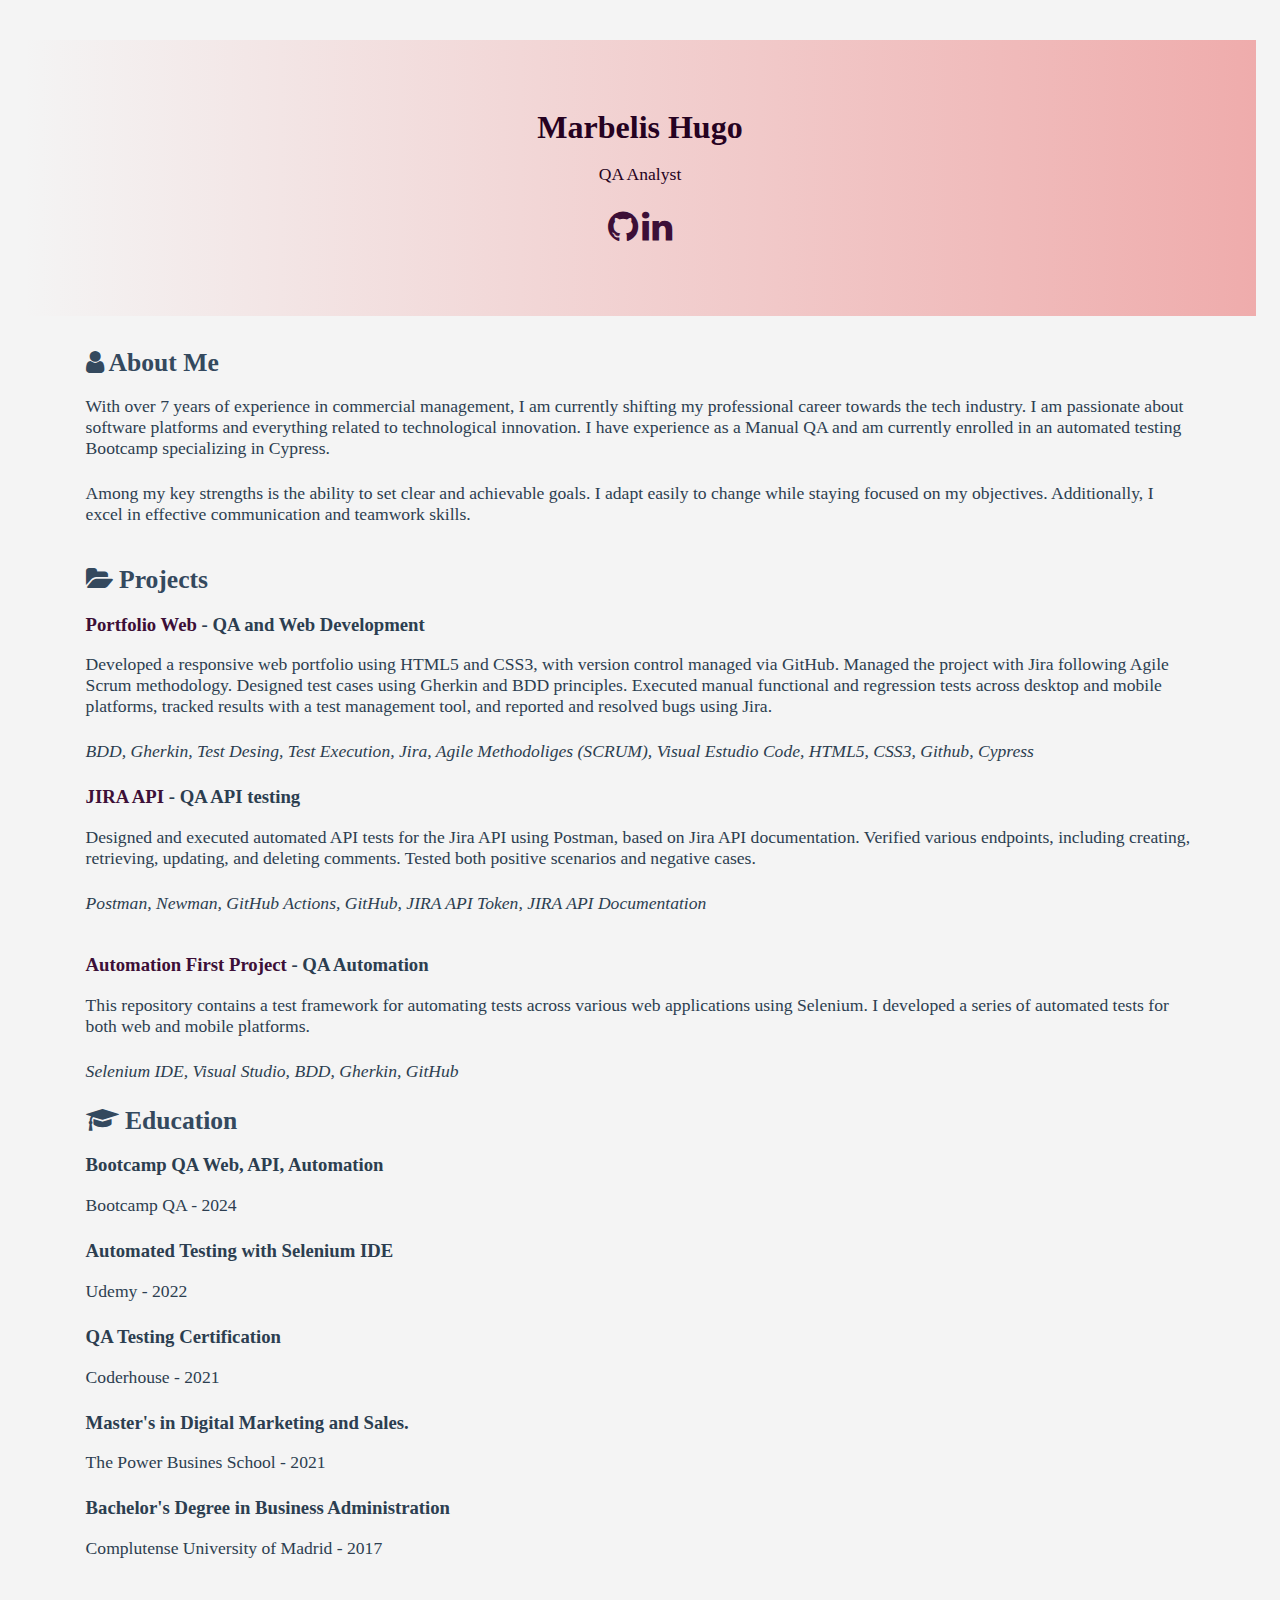
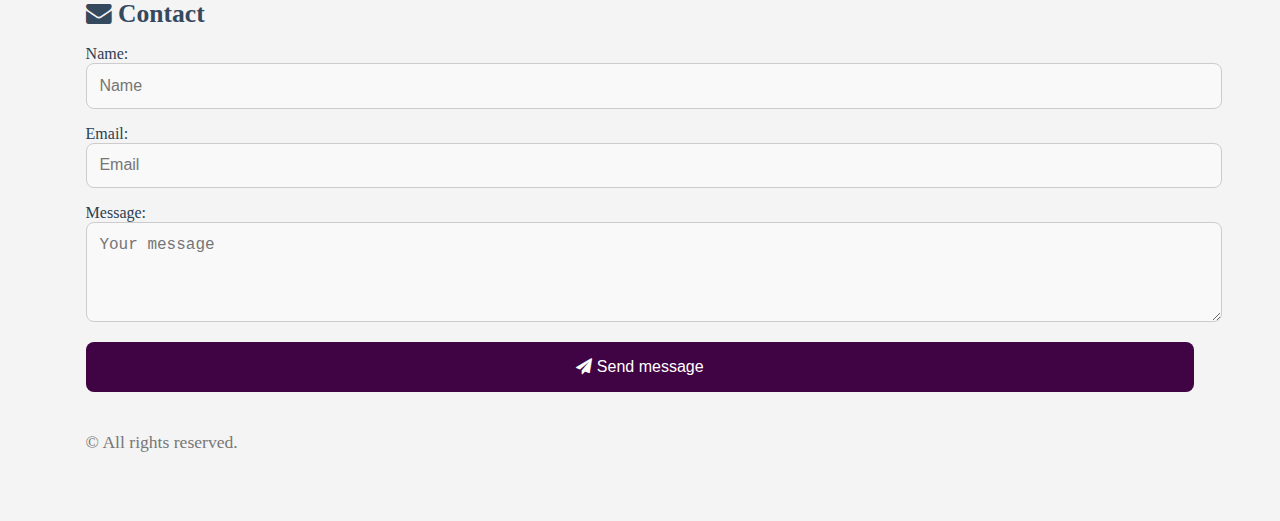
==== index.html @ 3734d7f4 "button" ====
<!DOCTYPE html>
<html lang="en">

<head>
  <meta charset="UTF-8">
  <meta name="viewport" content="width=device-width, initial-scale=1.0">
  <meta name="description" content="Portfolio Marbelis Hugo QA">
  <meta name="author" content="Marbelis Hugo">
  <title>"Marbelis Hugo - Portfolio"</title>
  <link href="style.css" rel="stylesheet">
  <!-- Importar Font Awesome para los iconos -->
  <link rel="stylesheet" href="https://cdnjs.cloudflare.com/ajax/libs/font-awesome/4.7.0/css/font-awesome.min.css">
</head>

<body>

  <header>
    <h1>Marbelis Hugo</h1>
    <p>QA Analyst</p>
    <p>
      <a href="https://github.com/marbhg" title="GitHub" class="fa fa-github fa-2x"></a>
      <a></a>
      <a href="https://www.linkedin.com/in/marbelis-h-845909175/" title="LinkedIn" class="fa fa-linkedin fa-2x"></a>
    </p>
  </header>

  <main>
    <section>
      <h2><i class="fa fa-user"></i> About Me</h2>
      <p>With over 7 years of experience in commercial management, I am currently shifting my professional career
        towards the tech industry.
        I am passionate about software platforms and everything related to technological innovation.
        I have experience as a Manual QA and am currently enrolled in an automated testing Bootcamp specializing in
        Cypress.</p>
      <p>Among my key strengths is the ability to set clear and achievable goals.
        I adapt easily to change while staying focused on my objectives. Additionally, I excel in effective
        communication and teamwork skills.</p>
    </section>

    <section>
      <h2><i class="fa fa-folder-open"></i> Projects</h2>

      <h3><a href="https://github.com/MarQAOrganization/portfolioqa" target="_blank">Portfolio Web</a> - QA and Web
        Development</h3>
      <p>Developed a responsive web portfolio using HTML5 and CSS3, with version control managed via GitHub. Managed the
        project with Jira following Agile Scrum methodology. Designed test cases using Gherkin and BDD principles.
        Executed manual functional and regression tests across desktop and mobile platforms, tracked results with a test
        management tool, and reported and resolved bugs using Jira.</p>
      <p><em>BDD, Gherkin, Test Desing, Test Execution, Jira, Agile Methodoliges (SCRUM), Visual Estudio Code, HTML5,
          CSS3, Github, Cypress</em></p>


      <h3><a href="https://github.com/MarQAOrganization/JIRA-API-TESTS" target="_blank">JIRA API</a> - QA API testing
      </h3>
      <p>Designed and executed automated API tests for the Jira API using Postman, based on Jira API documentation.
        Verified various endpoints, including creating, retrieving, updating, and deleting comments. Tested both
        positive scenarios and negative cases.</p>
      <p><em>Postman, Newman, GitHub Actions, GitHub, JIRA API Token, JIRA API Documentation</em></p>
    </section>

    <h3><a href="https://yourwebsite.com" target="_blank">Automation First Project</a> - QA Automation
    </h3>
    <p>
      This repository contains a test framework for automating tests across various web applications using Selenium.
      I developed a series of automated tests for both web and mobile platforms.
    </p>
    <p><em>Selenium IDE, Visual Studio, BDD, Gherkin, GitHub</em></p>

    <section>
      <h2><i class="fa fa-graduation-cap"></i> Education</h2>
      <h3> Bootcamp QA Web, API, Automation</h3>
      <p>Bootcamp QA - 2024</p>
      <h3>Automated Testing with Selenium IDE</h3>
      <p>Udemy - 2022</p>
      <h3>QA Testing Certification</h3>
      <p>Coderhouse - 2021</p>
      <h3>Master's in Digital Marketing and Sales.</h3>
      <p>The Power Busines School - 2021</p>
      <h3>Bachelor's Degree in Business Administration</h3>
      <p>Complutense University of Madrid - 2017</p>
    </section>


    <section>
      <h2><i class="fa fa-envelope"></i> Contact</h2>
      <form
        action="https://docs.google.com/forms/d/e/1FAIpQLSelAH07_exqwX5BQ6-Pu5iBp-cmEMJmW2APO24Xlw60aTkpVQ/formResponse"
        method="POST">

        <!-- Campo de Nombre -->
        <label for="name">Name:</label>
        <input type="text" id="name" name="entry.1564292246" placeholder="Name" minlength="2" required
          pattern="[A-Za-z\s]+" title="El nombre solo puede contener letras y espacios."><br>

        <!-- Campo de Email -->
        <label for="email">Email:</label>
        <input type="email" id="email" name="entry.877029958" placeholder="Email" maxlength="50" required
          title="Introduce un correo válido."><br>

        <!-- Campo de Mensaje -->
        <label for="message">Message:</label>
        <textarea rows="4" id="message" name="entry.465720647" placeholder="Your message" maxlength="150" required
          title="El mensaje no puede estar vacío ni superar los 150 caracteres."></textarea><br>

        <!-- Botón para enviar -->
        <button type="submit"><i class="fa fa-paper-plane"></i> Send message</button>
      </form>
    </section>


    <footer>
      <p>&copy; All rights reserved.</p>
    </footer>

</body>

</html>
---- style.css ----
body {
  background: rgba(239, 183, 238, 0.3) /* Lila background with 10% opacity */  font-size: 1rem; 
  color: #2c3e50;
  background-color: #f4f4f4;
  padding: 2rem 1rem; 
  text-align: center;
}

header {
  background-image: linear-gradient(to right, rgba(239, 139, 243, 0), rgb(239, 172, 172));
  color: rgb(38, 2, 33);
  padding: 3rem 2rem;
  margin-bottom: 2rem;
}

h1 {
  font-size: 2rem;
  margin-bottom: 1rem;
}

p {
  font-size: 1.1rem; 
  margin-bottom: 1.5rem;
}

a {
  color: #3c0f37;
  text-decoration: none;
}

a:hover {
  color: #2980b9;
}



main {
  margin: auto 5%;
  text-align: left;
}

section {
  margin-bottom: 2.5rem; 
}

h2 {
  font-size: 1.6rem;
  margin-bottom: 1rem;
  color: #34495e; 
}
/* Estilos del formulario */
form {
  width: 100%; 
}

input, textarea {
  width: 100%;
  padding: 0.8rem;
  margin-bottom: 1rem;
  font-size: 1rem;
  border: 1px solid #ccc;
  border-radius: 0.5rem;
  background-color: #f9f9f9;
}

button {
  width: 100%; 
  padding: 1rem;
  background-color: #400344;
  color: white;
  border: none;
  border-radius: 0.5rem;
  font-size: 1rem;
}

button:hover {
  background-color: #400344;
}


footer {
  margin-top: 2rem;
  font-size: 0.9rem;
  color: #777;
}
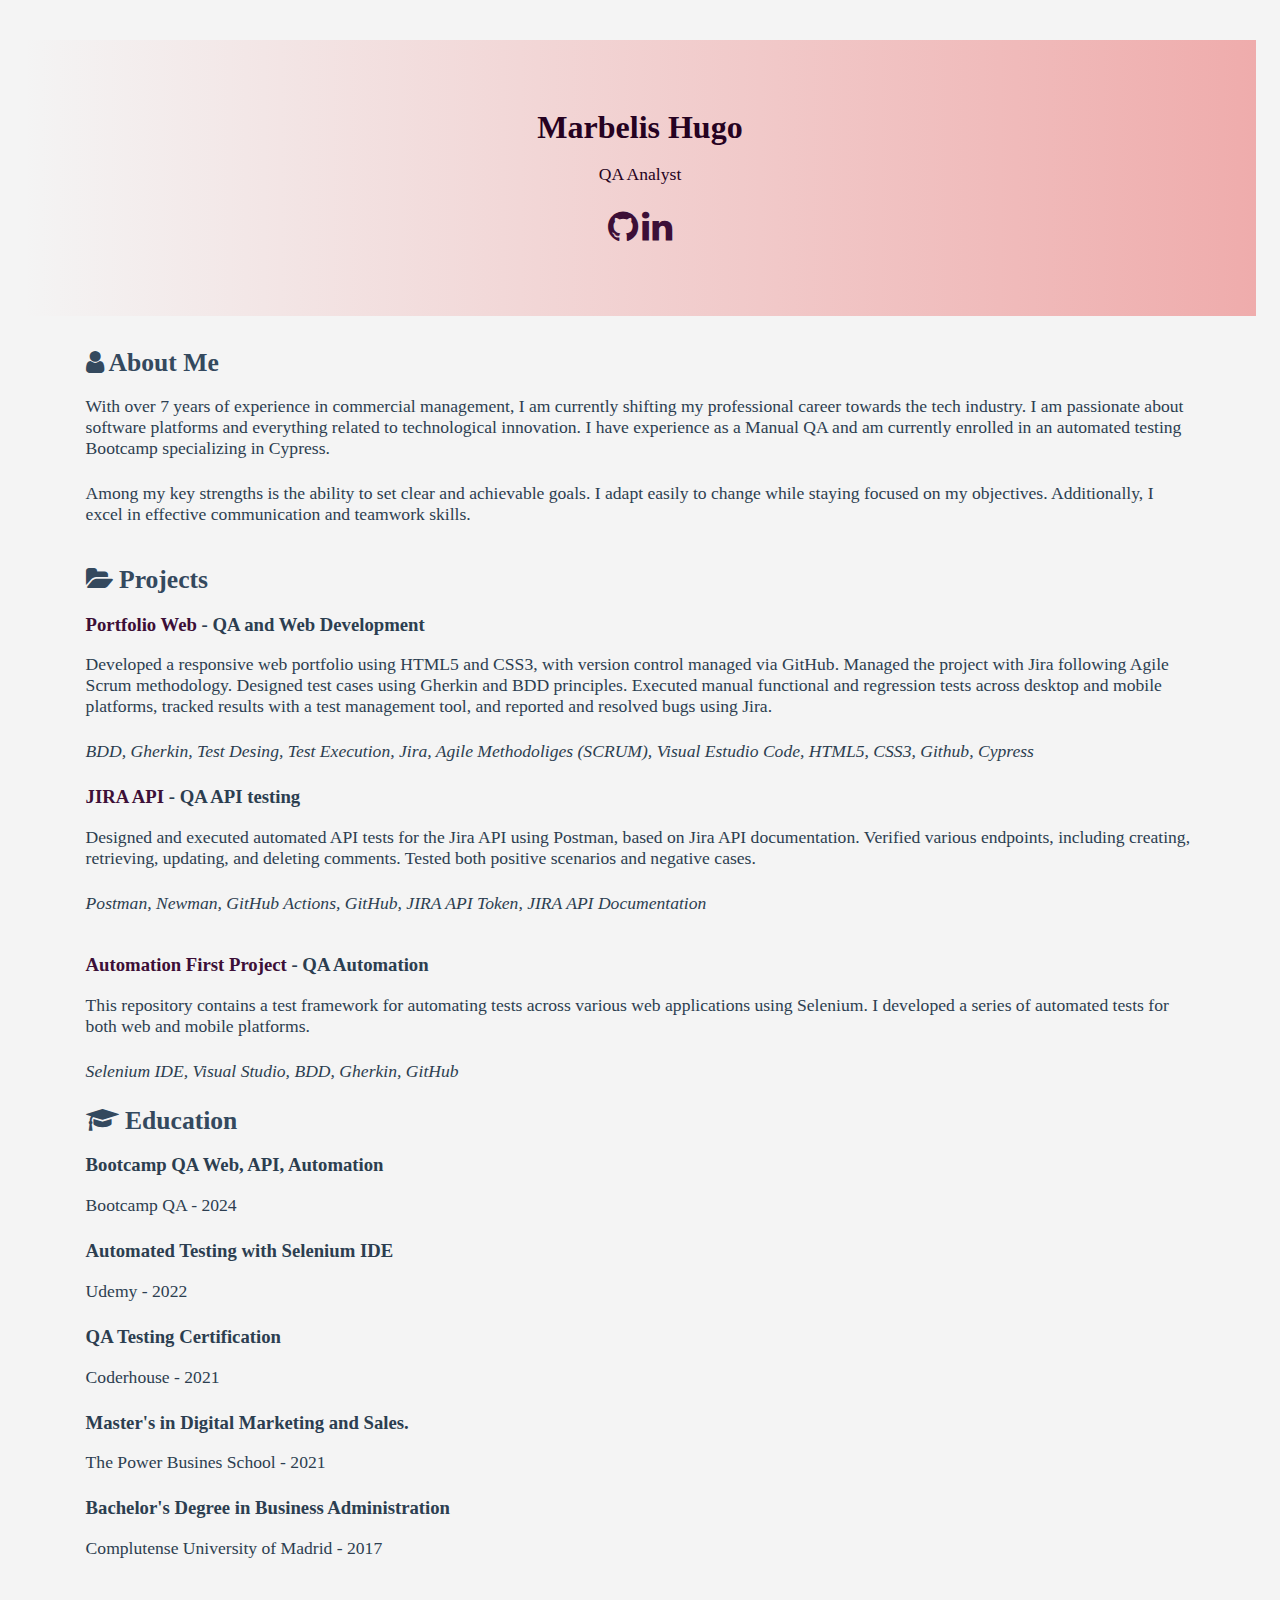
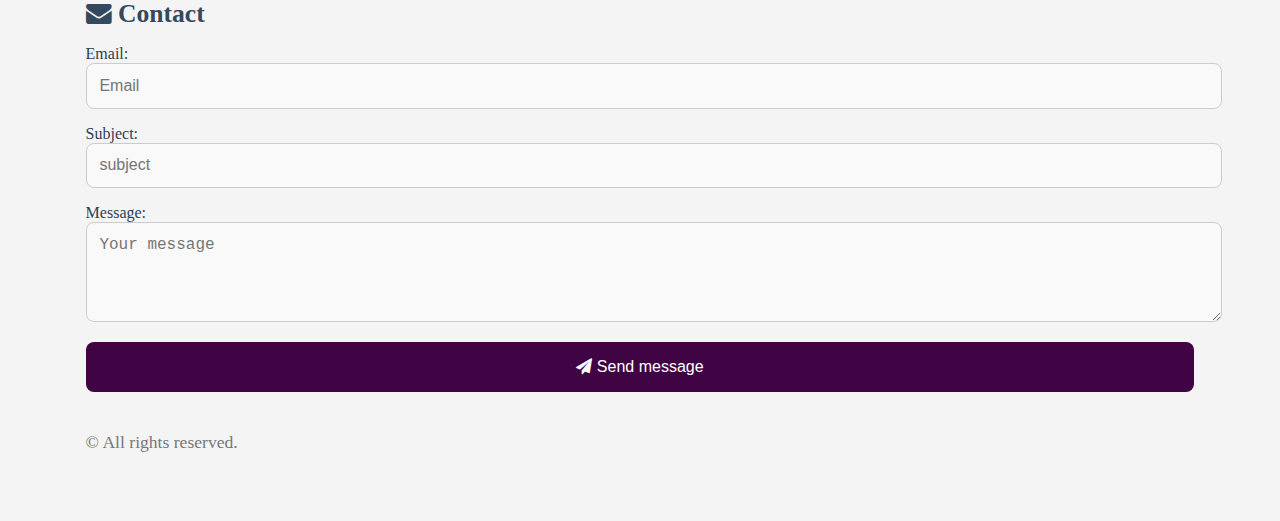
==== commit faed9e30: "act" ====
--- a/index.html
+++ b/index.html
@@ -88,13 +88,13 @@
         method="POST">
 
         <!-- Campo de Nombre -->
-        <label for="name">Name:</label>
-        <input type="text" id="name" name="entry.1564292246" placeholder="Name" minlength="2" required
-          pattern="[A-Za-z\s]+" title="El nombre solo puede contener letras y espacios."><br>
+        <label for="name">Email:</label>
+        <input type="email" id="email" name="entry.877029958" placeholder="Email" maxlength="50" required
+        title="Introduce un correo válido."><br>
 
         <!-- Campo de Email -->
-        <label for="email">Email:</label>
-        <input type="email" id="email" name="entry.877029958" placeholder="Email" maxlength="50" required
+        <label for="subject">Subject:</label>
+        <input type="tex" id="subject" name="entry.877029958" placeholder="subject" maxlength="50" required
           title="Introduce un correo válido."><br>
 
         <!-- Campo de Mensaje -->
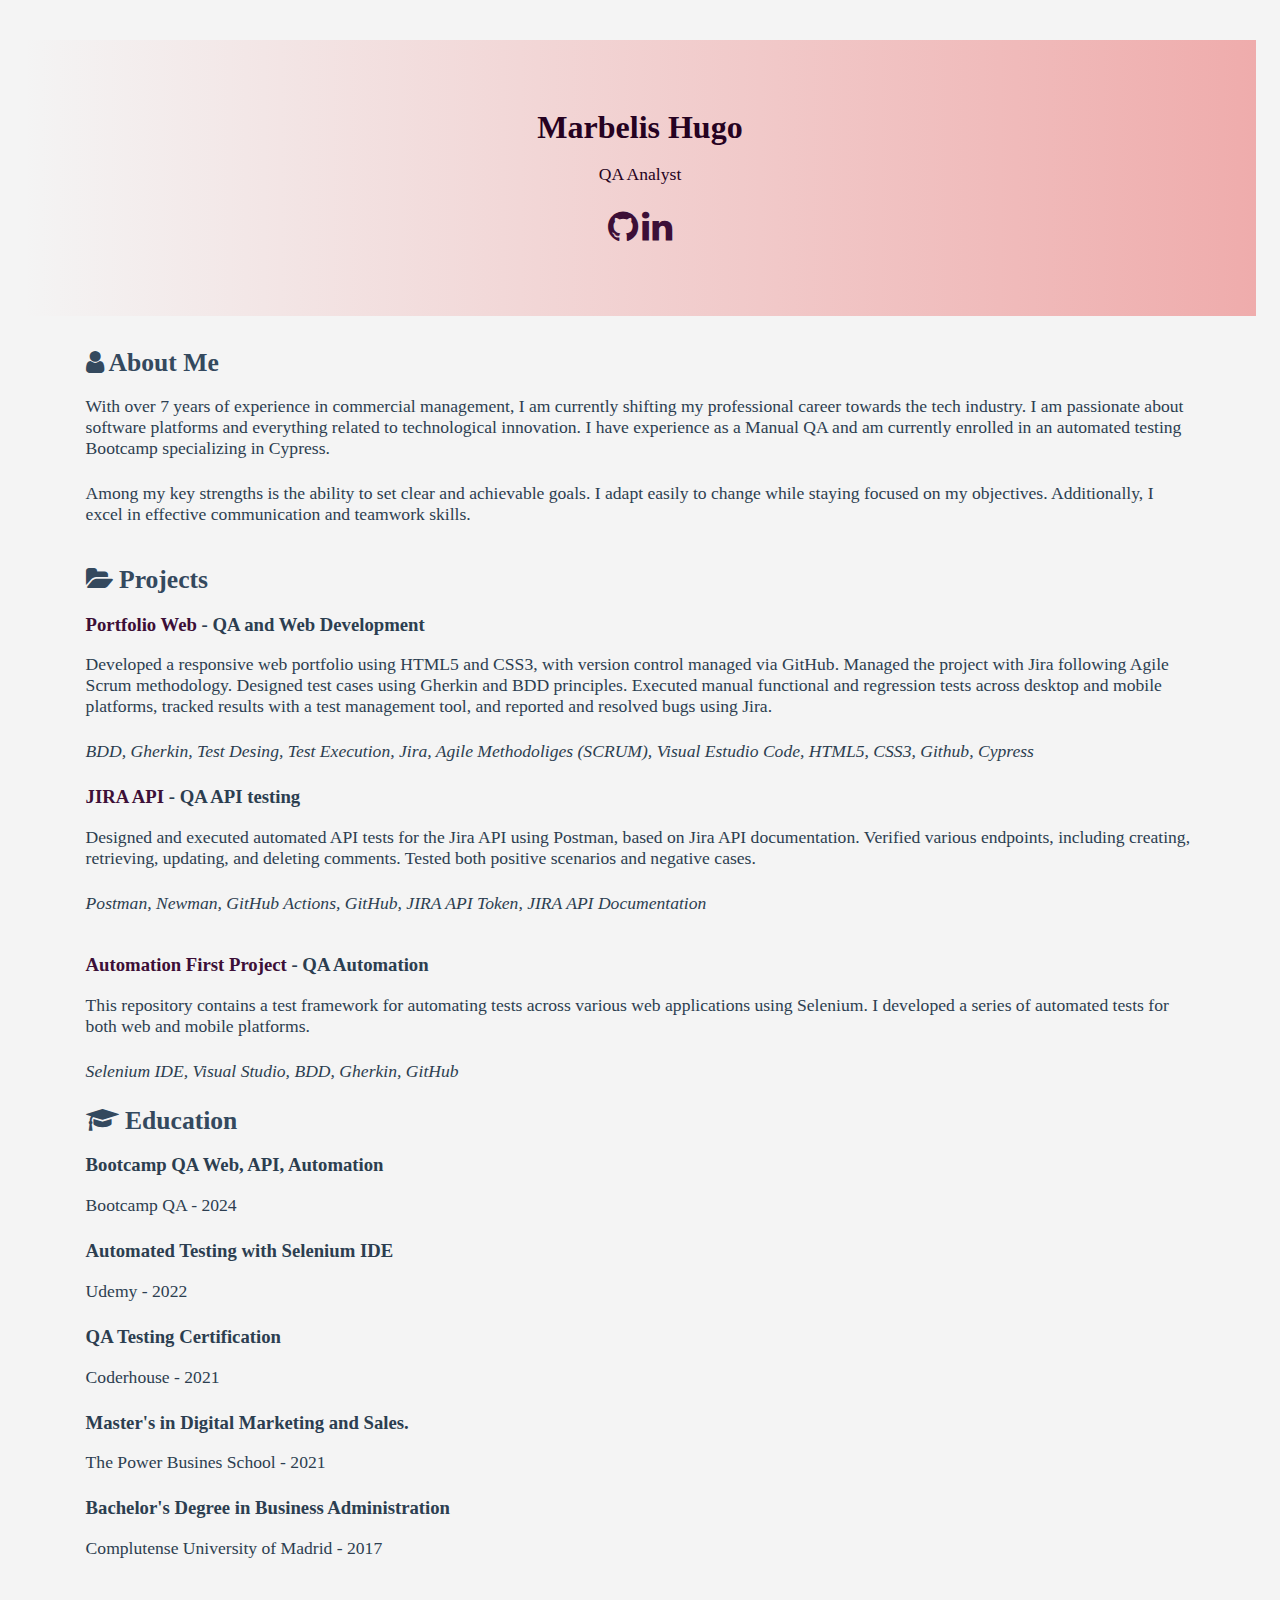
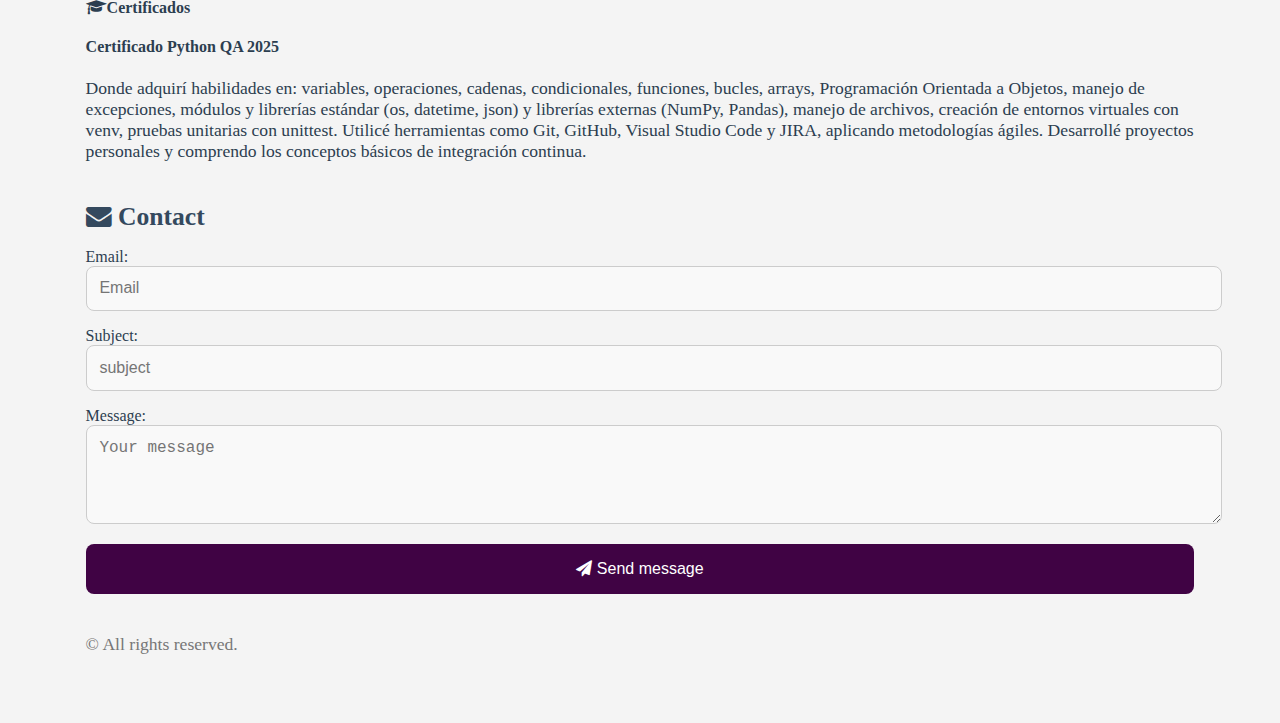
==== commit 279bd99f: "ACT" ====
--- a/index.html
+++ b/index.html
@@ -80,6 +80,17 @@
       <p>Complutense University of Madrid - 2017</p>
     </section>
 
+    <section>
+      <h4><i class="fa fa-graduation-cap"></i>Certificados</h4>
+      <h4>Certificado Python QA 2025</h4>
+      <p>Donde adquirí habilidades en: variables, operaciones, cadenas, condicionales, funciones, bucles, arrays,
+         Programación Orientada a Objetos, manejo de excepciones, módulos y librerías estándar (os, datetime, json) y librerías externas 
+         (NumPy, Pandas), manejo de archivos, creación de entornos virtuales con venv, pruebas unitarias con unittest. 
+         Utilicé herramientas como Git, GitHub, Visual Studio Code y JIRA, aplicando metodologías ágiles.
+         Desarrollé proyectos personales y comprendo los conceptos básicos de integración continua.</p>
+
+    </section>
+
 
     <section>
       <h2><i class="fa fa-envelope"></i> Contact</h2>
@@ -94,8 +105,7 @@
 
         <!-- Campo de Email -->
         <label for="subject">Subject:</label>
-        <input type="tex" id="subject" name="entry.877029958" placeholder="subject" maxlength="50" required
-          title="Introduce un correo válido."><br>
+        <input type="tex" id="subject" name="entry.877029958" placeholder="subject" maxlength="10" required><br>
 
         <!-- Campo de Mensaje -->
         <label for="message">Message:</label>
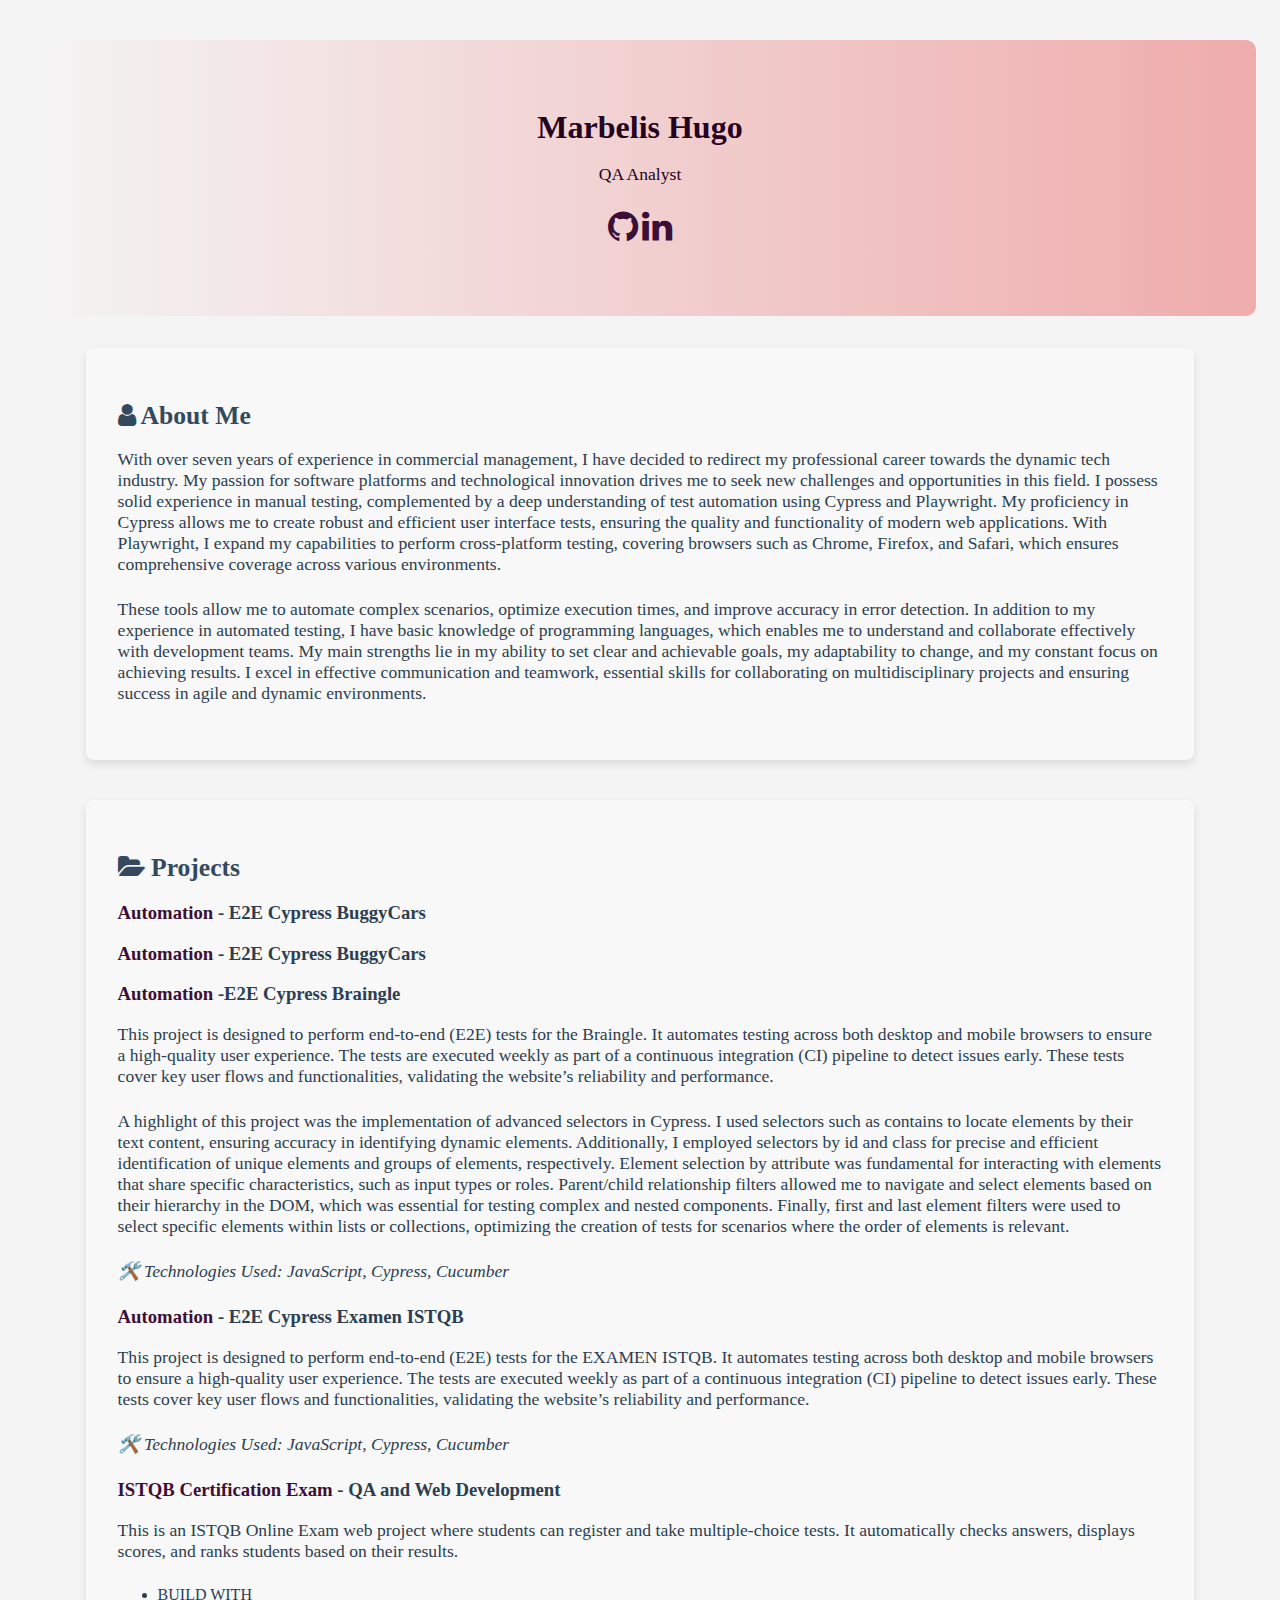
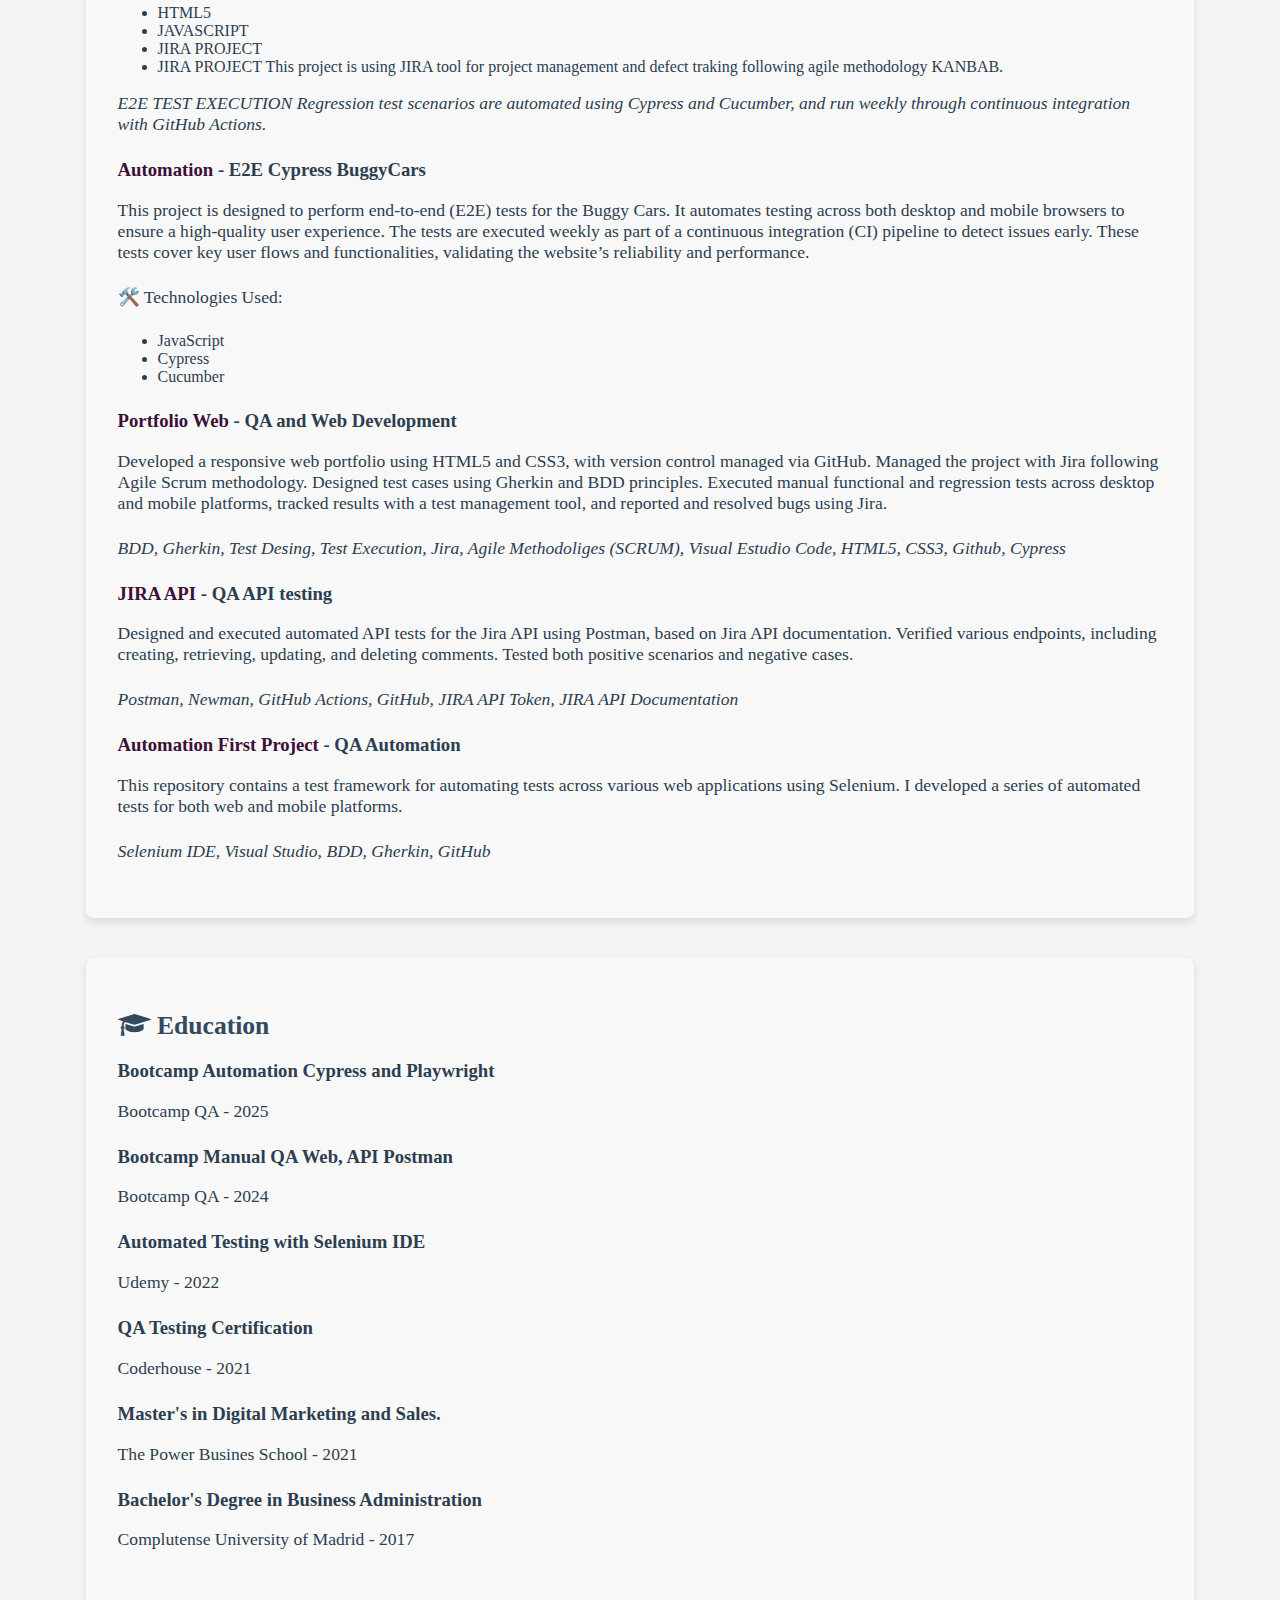
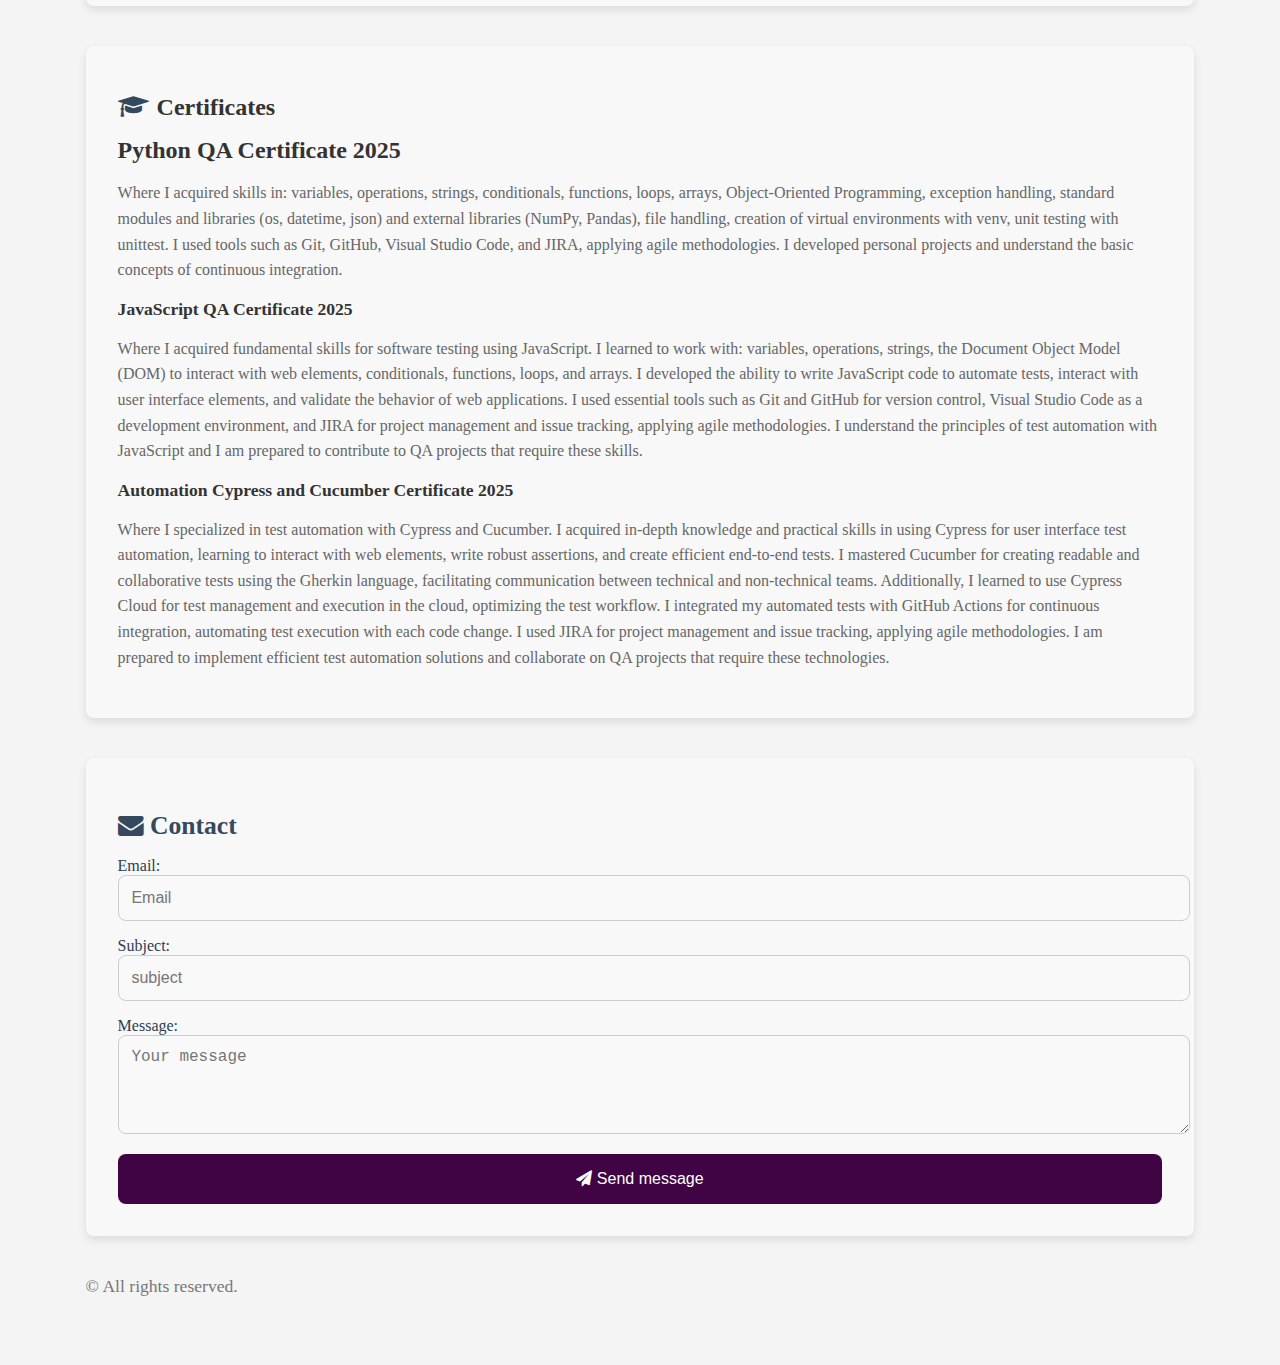
==== commit 9a84f3cc: "act" ====
--- a/index.html
+++ b/index.html
@@ -27,18 +27,86 @@
   <main>
     <section>
       <h2><i class="fa fa-user"></i> About Me</h2>
-      <p>With over 7 years of experience in commercial management, I am currently shifting my professional career
-        towards the tech industry.
-        I am passionate about software platforms and everything related to technological innovation.
-        I have experience as a Manual QA and am currently enrolled in an automated testing Bootcamp specializing in
-        Cypress.</p>
-      <p>Among my key strengths is the ability to set clear and achievable goals.
-        I adapt easily to change while staying focused on my objectives. Additionally, I excel in effective
-        communication and teamwork skills.</p>
+      <p>With over seven years of experience in commercial management, I have decided to redirect my professional career towards the dynamic tech industry.
+         My passion for software platforms and technological innovation drives me to seek new challenges and opportunities in this field.
+         I possess solid experience in manual testing, complemented by a deep understanding of test automation using Cypress and Playwright.
+        My proficiency in Cypress allows me to create robust and efficient user interface tests, 
+        ensuring the quality and functionality of modern web applications. With Playwright, 
+        I expand my capabilities to perform cross-platform testing, covering browsers such as Chrome, Firefox, and Safari,
+        which ensures comprehensive coverage across various environments.
+        <p> These tools allow me to automate complex scenarios,
+        optimize execution times, and improve accuracy in error detection.
+        In addition to my experience in automated testing, I have basic knowledge of programming languages, 
+        which enables me to understand and collaborate effectively with development teams. 
+        My main strengths lie in my ability to set clear and achievable goals, my adaptability to change,
+         and my constant focus on achieving results. I excel in effective communication and teamwork, 
+         essential skills for collaborating on multidisciplinary projects and ensuring success in agile and dynamic environments.</p>
     </section>
 
     <section>
       <h2><i class="fa fa-folder-open"></i> Projects</h2>
+
+      <h3><a href="https://github.com/marbhg/e2e-cypress-buggy" target="_blank">Automation</a> - E2E Cypress BuggyCars </h3>
+
+
+      <h3><a href="https://github.com/marbhg/e2e-cypress-buggycars" target="_blank">Automation</a> - E2E Cypress BuggyCars </h3>
+
+
+
+      <h3><a href="https://github.com/marbhg/e2e-cypress-quiz" target="_blank">Automation</a> -E2E Cypress Braingle</h3>
+      <p> This project is designed to perform end-to-end (E2E) tests for the Braingle. It automates testing across both desktop and mobile browsers to ensure a 
+        high-quality user experience. The tests are executed weekly as part of a continuous integration (CI) pipeline
+         to detect issues early. These tests cover key user flows and functionalities, validating the website’s reliability and performance.
+         </p>
+         <p>A highlight of this project was the implementation of advanced selectors in Cypress. 
+          I used selectors such as contains to locate elements by their text content,
+           ensuring accuracy in identifying dynamic elements. Additionally, I employed selectors by id and class for precise and
+            efficient identification of unique elements and groups of elements, respectively.
+          Element selection by attribute was fundamental for interacting with elements that share specific characteristics,
+           such as input types or roles. Parent/child relationship filters allowed me to navigate and select elements based on
+            their hierarchy in the DOM, which was essential for testing complex and nested components.
+         Finally, first and last element filters were used to select specific elements within lists or collections,
+          optimizing the creation of tests for scenarios where the order of elements is relevant.</p>
+     <p><em>🛠️ Technologies Used: JavaScript, Cypress, Cucumber</p></em>
+
+
+
+      <h3><a href="https://github.com/marbhg/e2e-cypress-examenistqb" target="_blank">Automation</a> - E2E Cypress Examen ISTQB</h3>
+      <p> This project is designed to perform end-to-end (E2E) tests for the EXAMEN ISTQB. It automates testing across both desktop and mobile browsers to ensure a 
+        high-quality user experience. The tests are executed weekly as part of a continuous integration (CI) pipeline
+         to detect issues early. These tests cover key user flows and functionalities, validating the website’s reliability and performance. </p>
+         <p><em>🛠️ Technologies Used: JavaScript, Cypress, Cucumber</p></em>
+     
+
+      <h3><a href="https://github.com/marbhg/istqb-exam-test" target="_blank">ISTQB Certification Exam</a> - QA and Web
+        Development</h3>
+        <p>This is an ISTQB Online Exam web project where students can register and take multiple-choice tests. 
+          It automatically checks answers, displays scores, and ranks students based on their results.</p>
+          <ul>
+      <li>BUILD WITH</li> 
+      <li> HTML5</li>  
+      <li>JAVASCRIPT</li>  
+      <li>JIRA PROJECT</li>
+     <li>JIRA PROJECT This project is using JIRA tool for project management and defect traking following agile methodology KANBAB.</li> 
+        </ul>
+        <p><em>E2E TEST EXECUTION
+          Regression test scenarios are automated using Cypress and Cucumber, and run weekly through continuous integration with
+           GitHub Actions.</p></em>
+
+
+      <h3><a href="https://github.com/marbhg/e2e-cypress-buggycars" target="_blank">Automation</a> - E2E Cypress BuggyCars </h3>
+       <p> This project is designed to perform end-to-end (E2E) tests for the Buggy Cars. It automates testing across both desktop and mobile browsers to ensure a 
+        high-quality user experience. The tests are executed weekly as part of a continuous integration (CI) pipeline
+         to detect issues early. These tests cover key user flows and functionalities, validating the website’s reliability and performance. </p>
+    
+       <p> 🛠️ Technologies Used:
+        <ul>
+          <li>JavaScript</li>
+          <li>Cypress</li>
+          <li>Cucumber</li>
+        </ul>
+       </p>
+     
 
       <h3><a href="https://github.com/MarQAOrganization/portfolioqa" target="_blank">Portfolio Web</a> - QA and Web
         Development</h3>
@@ -56,19 +124,22 @@
         Verified various endpoints, including creating, retrieving, updating, and deleting comments. Tested both
         positive scenarios and negative cases.</p>
       <p><em>Postman, Newman, GitHub Actions, GitHub, JIRA API Token, JIRA API Documentation</em></p>
-    </section>
-
-    <h3><a href="https://yourwebsite.com" target="_blank">Automation First Project</a> - QA Automation
-    </h3>
-    <p>
-      This repository contains a test framework for automating tests across various web applications using Selenium.
-      I developed a series of automated tests for both web and mobile platforms.
-    </p>
-    <p><em>Selenium IDE, Visual Studio, BDD, Gherkin, GitHub</em></p>
+
+      <h3><a href="https://yourwebsite.com" target="_blank">Automation First Project</a> - QA Automation
+      </h3>
+      <p>
+        This repository contains a test framework for automating tests across various web applications using Selenium.
+        I developed a series of automated tests for both web and mobile platforms.
+      </p>
+      <p><em>Selenium IDE, Visual Studio, BDD, Gherkin, GitHub</em></p>
+    </section>
+
 
     <section>
       <h2><i class="fa fa-graduation-cap"></i> Education</h2>
-      <h3> Bootcamp QA Web, API, Automation</h3>
+      <h3> Bootcamp Automation Cypress and Playwright</h3>
+      <p>Bootcamp QA - 2025</p>
+      <h3> Bootcamp Manual QA Web, API Postman</h3>
       <p>Bootcamp QA - 2024</p>
       <h3>Automated Testing with Selenium IDE</h3>
       <p>Udemy - 2022</p>
@@ -80,17 +151,36 @@
       <p>Complutense University of Madrid - 2017</p>
     </section>
 
-    <section>
-      <h4><i class="fa fa-graduation-cap"></i>Certificados</h4>
-      <h4>Certificado Python QA 2025</h4>
-      <p>Donde adquirí habilidades en: variables, operaciones, cadenas, condicionales, funciones, bucles, arrays,
-         Programación Orientada a Objetos, manejo de excepciones, módulos y librerías estándar (os, datetime, json) y librerías externas 
-         (NumPy, Pandas), manejo de archivos, creación de entornos virtuales con venv, pruebas unitarias con unittest. 
-         Utilicé herramientas como Git, GitHub, Visual Studio Code y JIRA, aplicando metodologías ágiles.
-         Desarrollé proyectos personales y comprendo los conceptos básicos de integración continua.</p>
-
-    </section>
-
+    <section class="certificados">
+      <h4><i class="fa fa-graduation-cap"></i>Certificates</h4>
+      <h4>Python QA Certificate 2025</h4>
+      <p>Where I acquired skills in: variables, operations, strings, conditionals, functions, loops, arrays,
+          Object-Oriented Programming, exception handling, standard modules and libraries (os, datetime, json) and external libraries
+          (NumPy, Pandas), file handling, creation of virtual environments with venv, unit testing with unittest.
+          I used tools such as Git, GitHub, Visual Studio Code, and JIRA, applying agile methodologies.
+          I developed personal projects and understand the basic concepts of continuous integration.</p>
+      <h5>JavaScript QA Certificate 2025</h5>
+      <p>Where I acquired fundamental skills for software testing using JavaScript.
+          I learned to work with: variables, operations, strings, the Document Object Model (DOM)
+          to interact with web elements, conditionals, functions, loops, and arrays.
+          I developed the ability to write JavaScript code to automate tests, interact with user interface elements, and validate the behavior of web applications.
+          I used essential tools such as Git and GitHub for version control,
+          Visual Studio Code as a development environment, and JIRA for project management and issue tracking,
+          applying agile methodologies. I understand the principles of test automation with
+          JavaScript and I am prepared to contribute to QA projects that require these skills.</p>
+      <h6>Automation Cypress and Cucumber Certificate 2025</h6>
+      <p>Where I specialized in test automation with Cypress and Cucumber.
+          I acquired in-depth knowledge and practical skills in using Cypress for user interface test automation,
+          learning to interact with web elements, write robust assertions, and create efficient end-to-end tests.
+          I mastered Cucumber for creating readable and collaborative tests using the Gherkin language,
+          facilitating communication between technical and non-technical teams. Additionally, I learned to use Cypress Cloud
+          for test management and execution in the cloud, optimizing the test workflow.
+          I integrated my automated tests with GitHub Actions for continuous integration,
+          automating test execution with each code change. I used JIRA for project management and issue tracking,
+          applying agile methodologies.
+          I am prepared to implement efficient test automation solutions and collaborate on QA projects
+          that require these technologies.</p>
+  </section>
 
     <section>
       <h2><i class="fa fa-envelope"></i> Contact</h2>
--- a/style.css
+++ b/style.css
@@ -1,10 +1,9 @@
-
-
 body {
-  background: rgba(239, 183, 238, 0.3) /* Lila background with 10% opacity */  font-size: 1rem; 
+  background: rgba(239, 183, 238, 0.3); /* Lila background with 10% opacity */
+  font-size: 1rem;
   color: #2c3e50;
   background-color: #f4f4f4;
-  padding: 2rem 1rem; 
+  padding: 2rem 1rem;
   text-align: center;
 }
 
@@ -13,6 +12,7 @@
   color: rgb(38, 2, 33);
   padding: 3rem 2rem;
   margin-bottom: 2rem;
+  border-radius: 10px
 }
 
 h1 {
@@ -21,7 +21,7 @@
 }
 
 p {
-  font-size: 1.1rem; 
+  font-size: 1.1rem;
   margin-bottom: 1.5rem;
 }
 
@@ -34,25 +34,28 @@
   color: #2980b9;
 }
 
-
-
 main {
   margin: auto 5%;
   text-align: left;
 }
 
 section {
-  margin-bottom: 2.5rem; 
+  margin-bottom: 2.5rem;
+  background-color: #f8f8f8; /* Fondo gris claro */
+  padding: 2rem; /* Aumentar el padding para mejor visualización */
+  border-radius: 8px; /* Mantener bordes redondeados */
+  box-shadow: 0 4px 8px rgba(0, 0, 0, 0.1); /* Mantener sombra */
 }
 
 h2 {
   font-size: 1.6rem;
   margin-bottom: 1rem;
-  color: #34495e; 
+  color: #34495e;
 }
+
 /* Estilos del formulario */
 form {
-  width: 100%; 
+  width: 100%;
 }
 
 input, textarea {
@@ -66,7 +69,7 @@
 }
 
 button {
-  width: 100%; 
+  width: 100%;
   padding: 1rem;
   background-color: #400344;
   color: white;
@@ -79,9 +82,51 @@
   background-color: #400344;
 }
 
-
 footer {
   margin-top: 2rem;
   font-size: 0.9rem;
   color: #777;
+}
+
+
+/* Estilos específicos para la sección de Certificados */
+section.certificados {
+  background-color: #f8f8f8;
+  padding: 2rem;
+  border-radius: 8px;
+  margin-bottom: 2.5rem;
+  box-shadow: 0 4px 8px rgba(0, 0, 0, 0.1);
+}
+
+section.certificados h4,
+section.certificados h5,
+section.certificados h6 {
+  color: #333;
+  margin-bottom: 1rem;
+  margin-top: 1rem;
+  font-weight: bold;
+}
+
+section.certificados p {
+  color: #666;
+  line-height: 1.6;
+  margin-bottom: 1rem;
+  font-size: 1rem; /* Reducir el tamaño de la fuente a 0.9rem */
+}
+
+section.certificados i.fa-graduation-cap {
+  color: #34495e;
+  margin-right: 0.5rem;
+}
+
+section.certificados h4 {
+  font-size: 1.5rem;
+}
+
+section.certificados h5 {
+  font-size: 1.1rem;
+}
+
+section.certificados h6 {
+  font-size: 1.1rem;
 }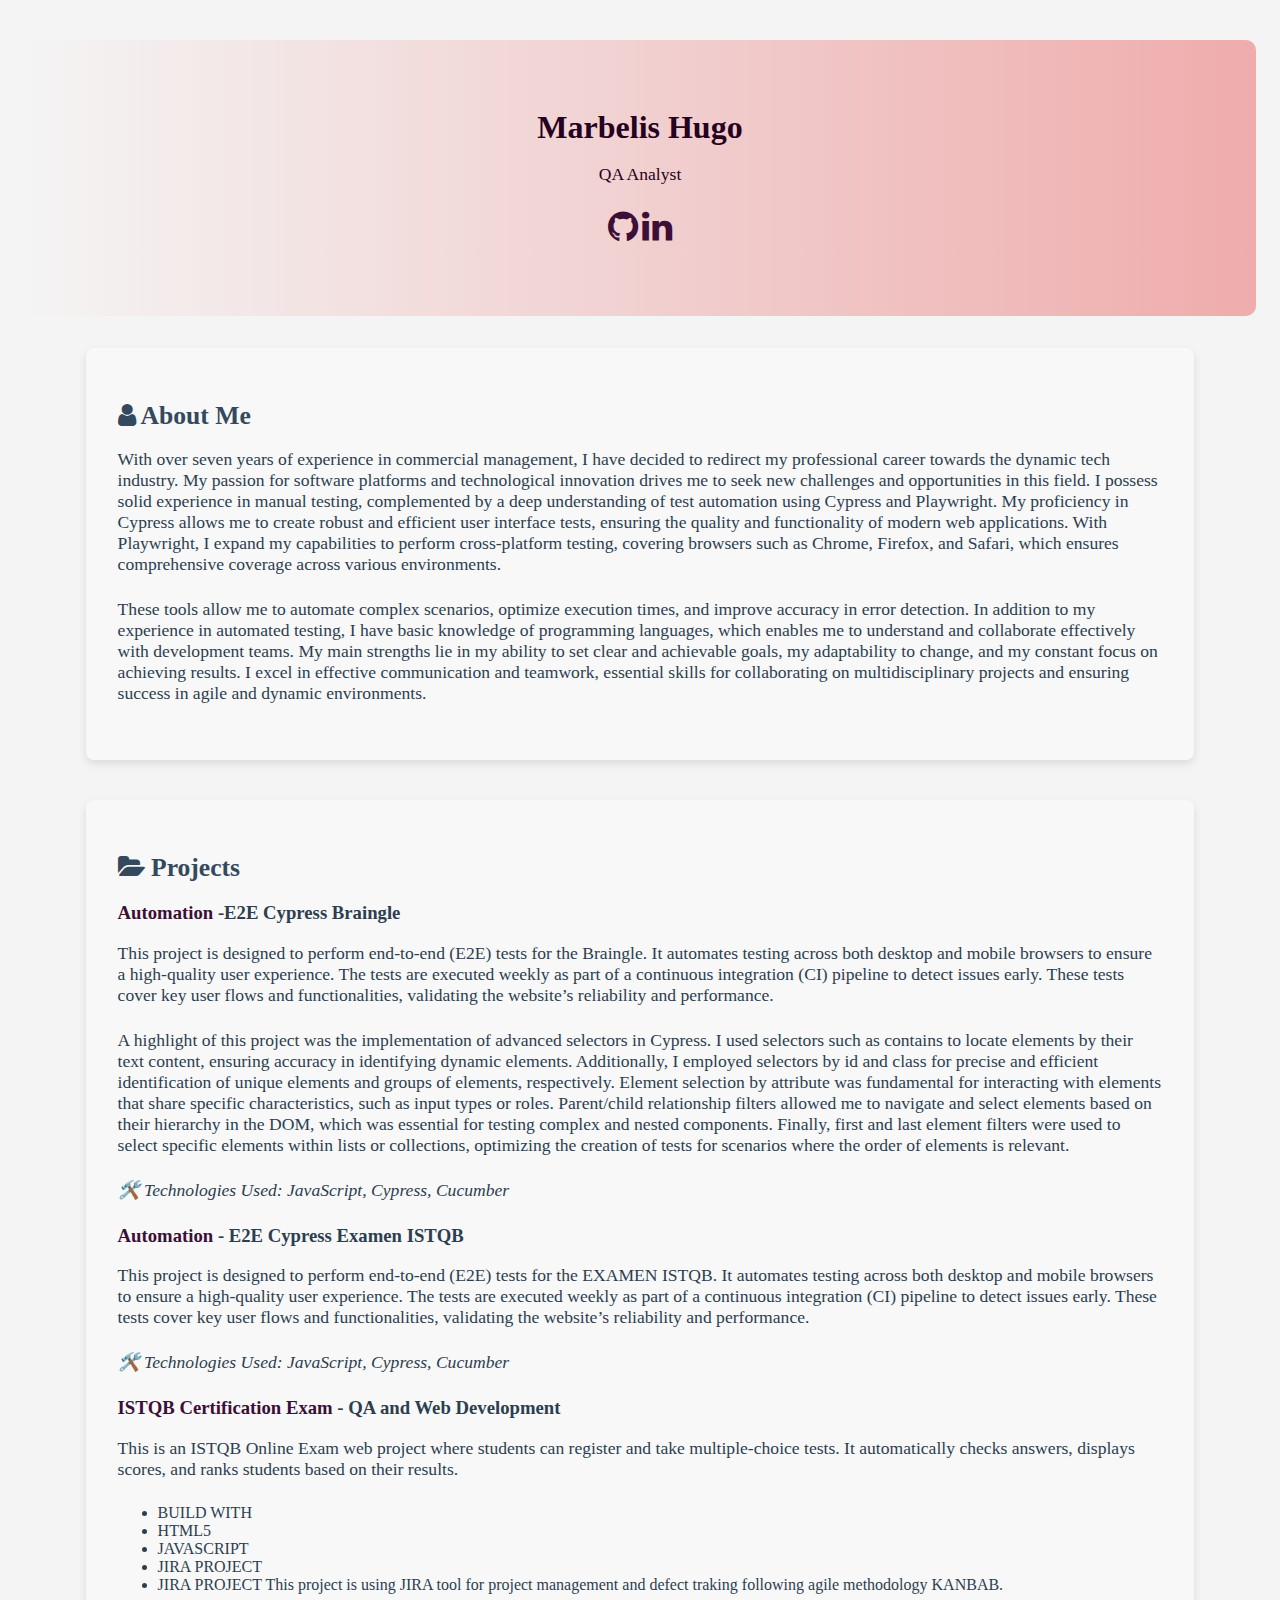
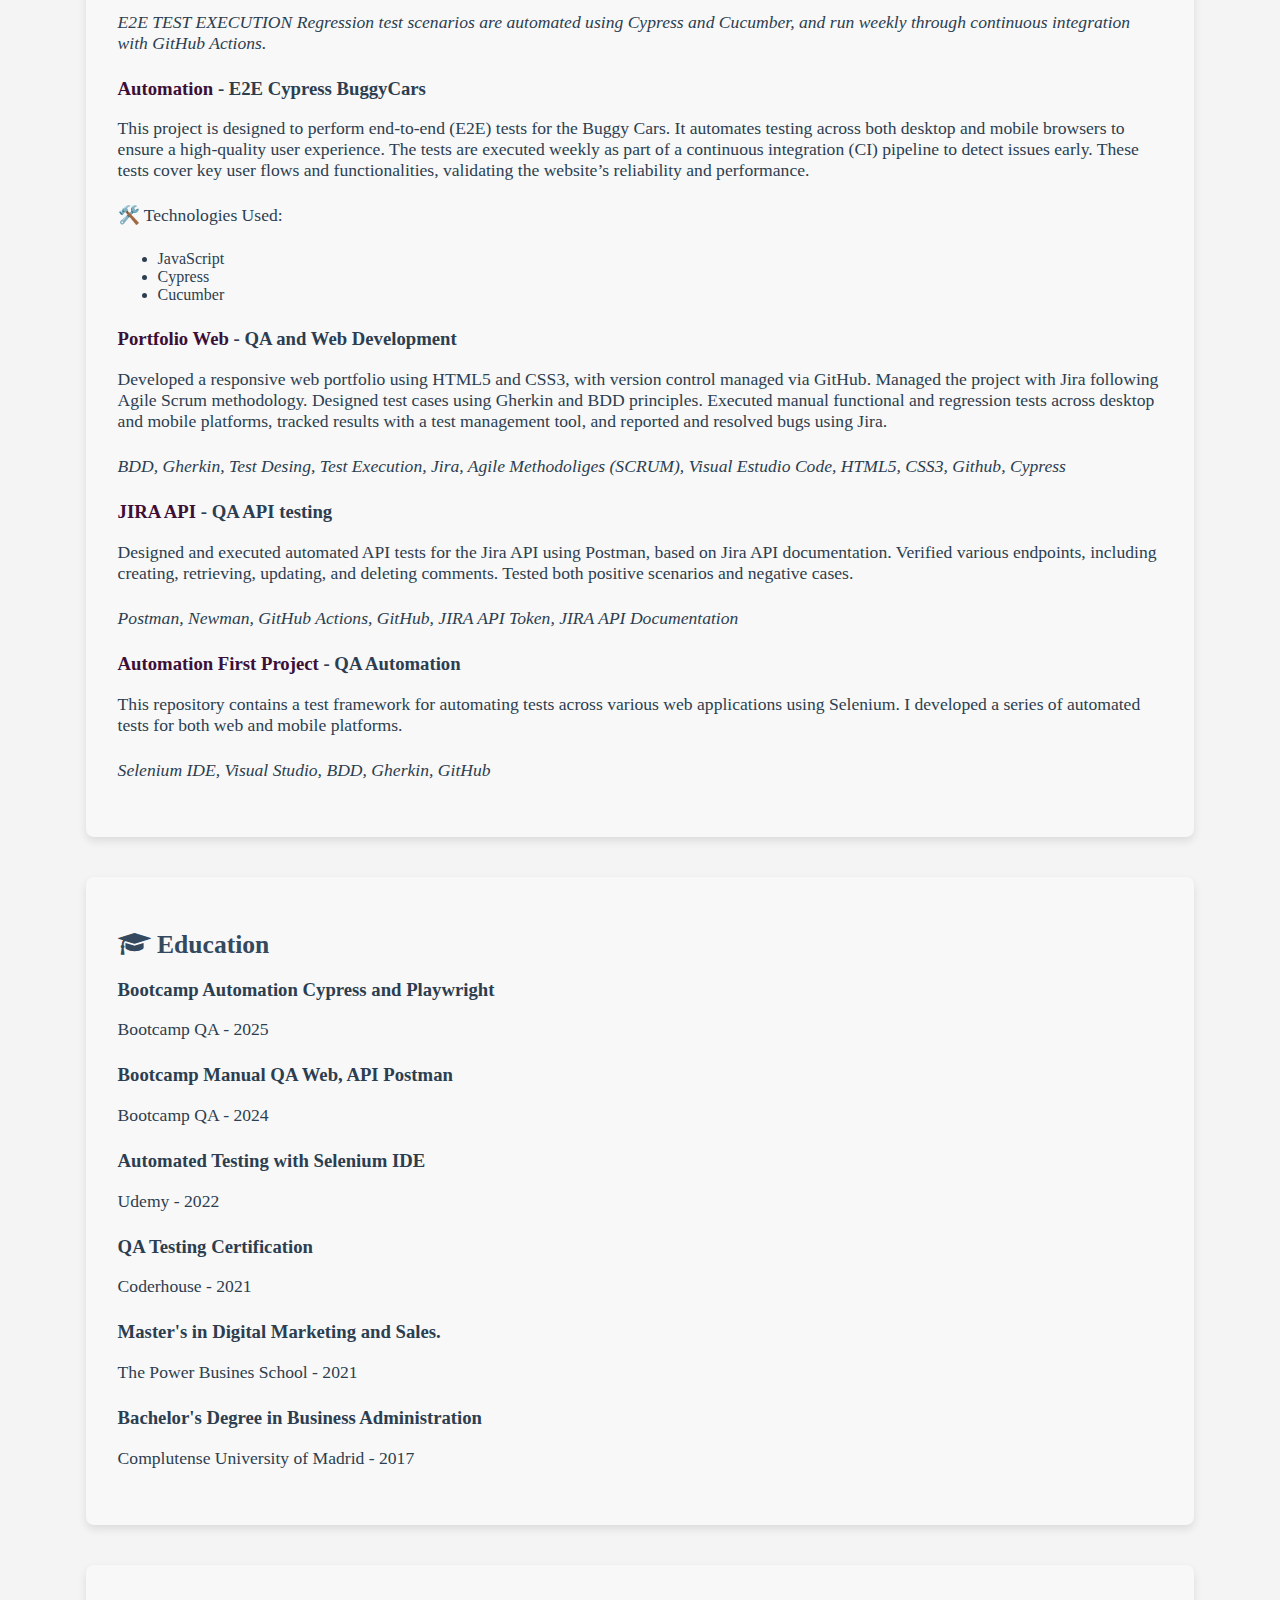
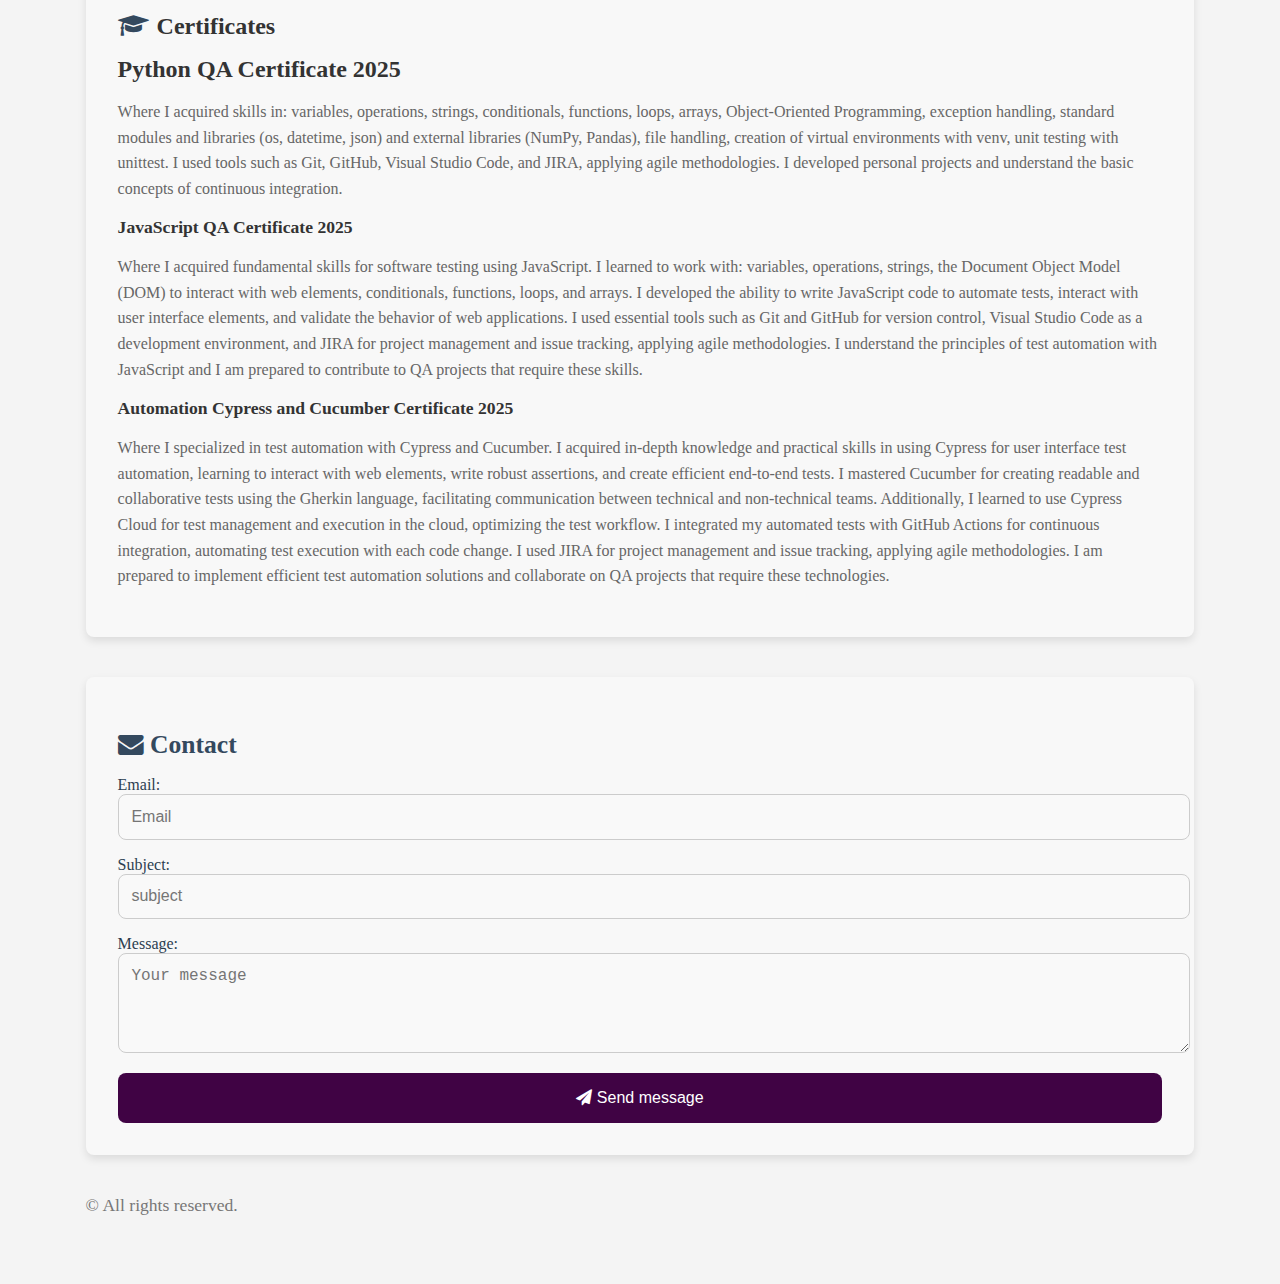
==== commit e685276a: "act" ====
--- a/index.html
+++ b/index.html
@@ -45,13 +45,6 @@
 
     <section>
       <h2><i class="fa fa-folder-open"></i> Projects</h2>
-
-      <h3><a href="https://github.com/marbhg/e2e-cypress-buggy" target="_blank">Automation</a> - E2E Cypress BuggyCars </h3>
-
-
-      <h3><a href="https://github.com/marbhg/e2e-cypress-buggycars" target="_blank">Automation</a> - E2E Cypress BuggyCars </h3>
-
-
 
       <h3><a href="https://github.com/marbhg/e2e-cypress-quiz" target="_blank">Automation</a> -E2E Cypress Braingle</h3>
       <p> This project is designed to perform end-to-end (E2E) tests for the Braingle. It automates testing across both desktop and mobile browsers to ensure a 
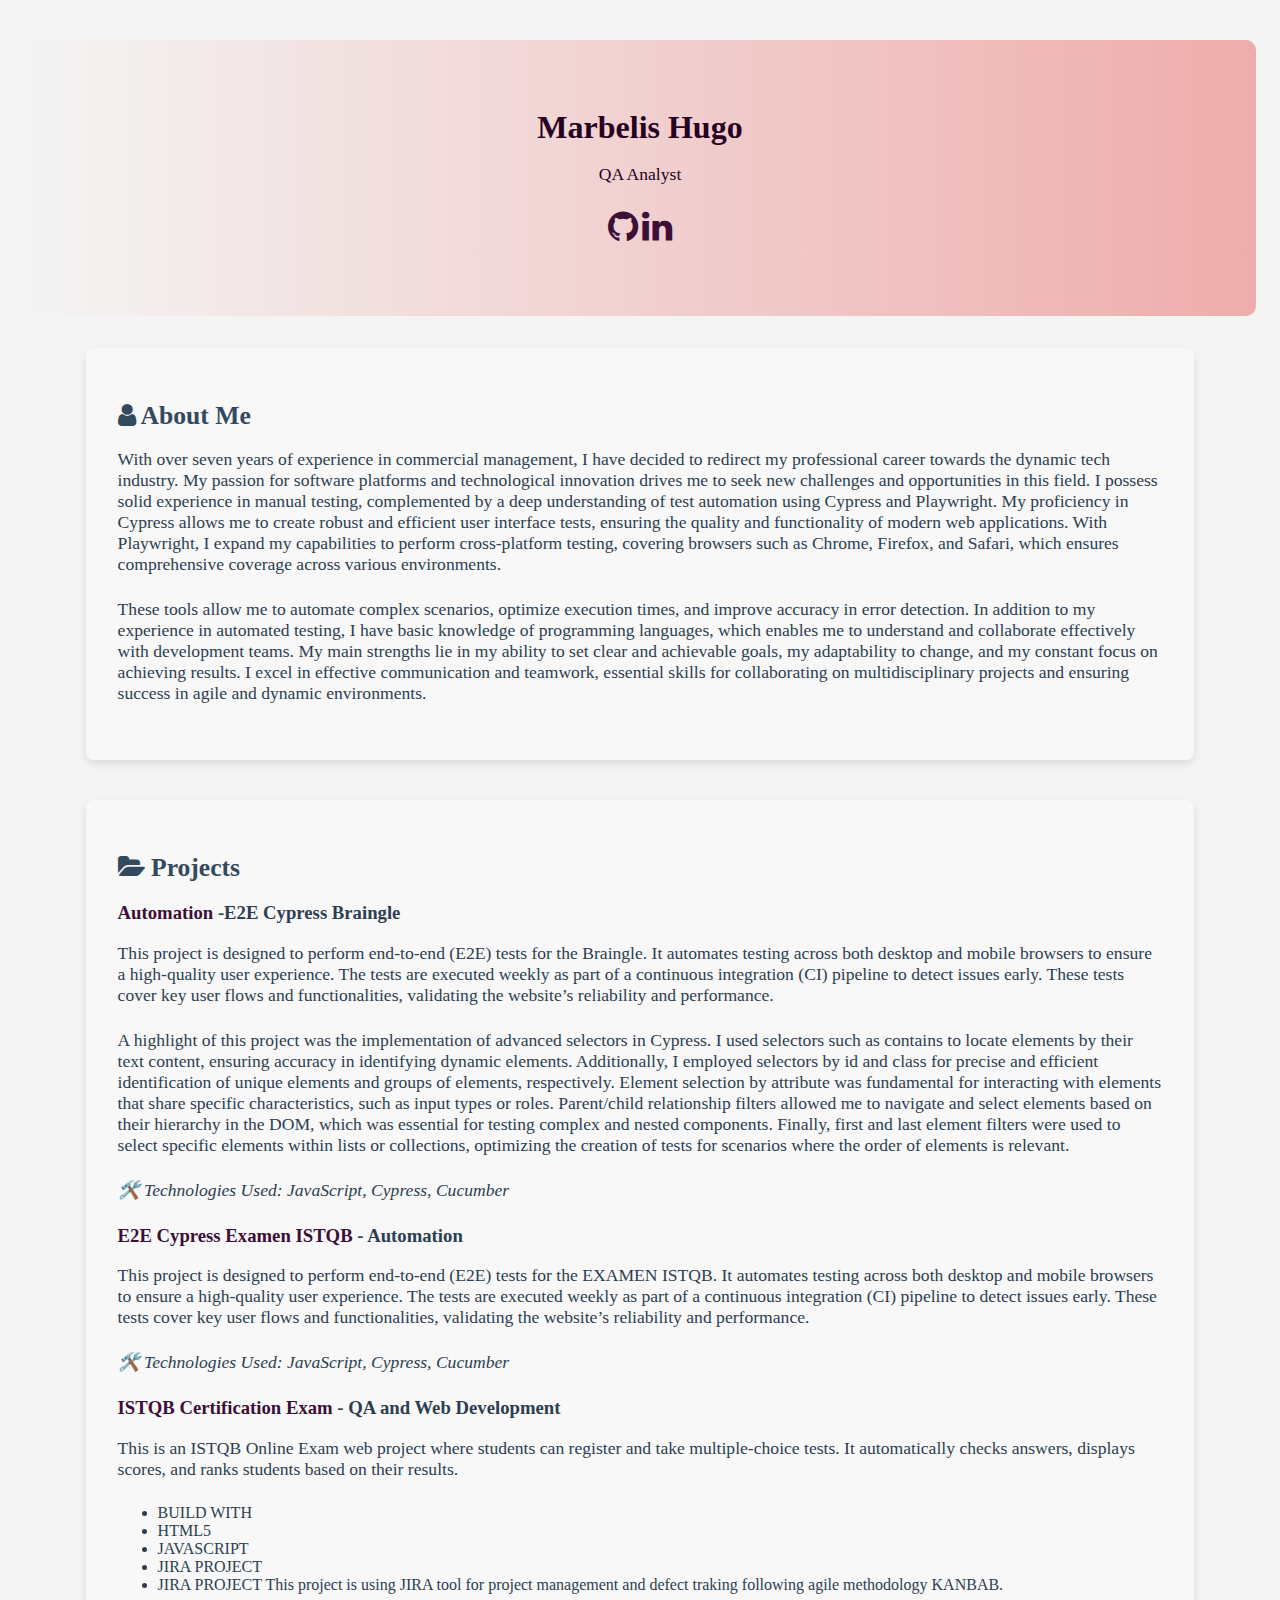
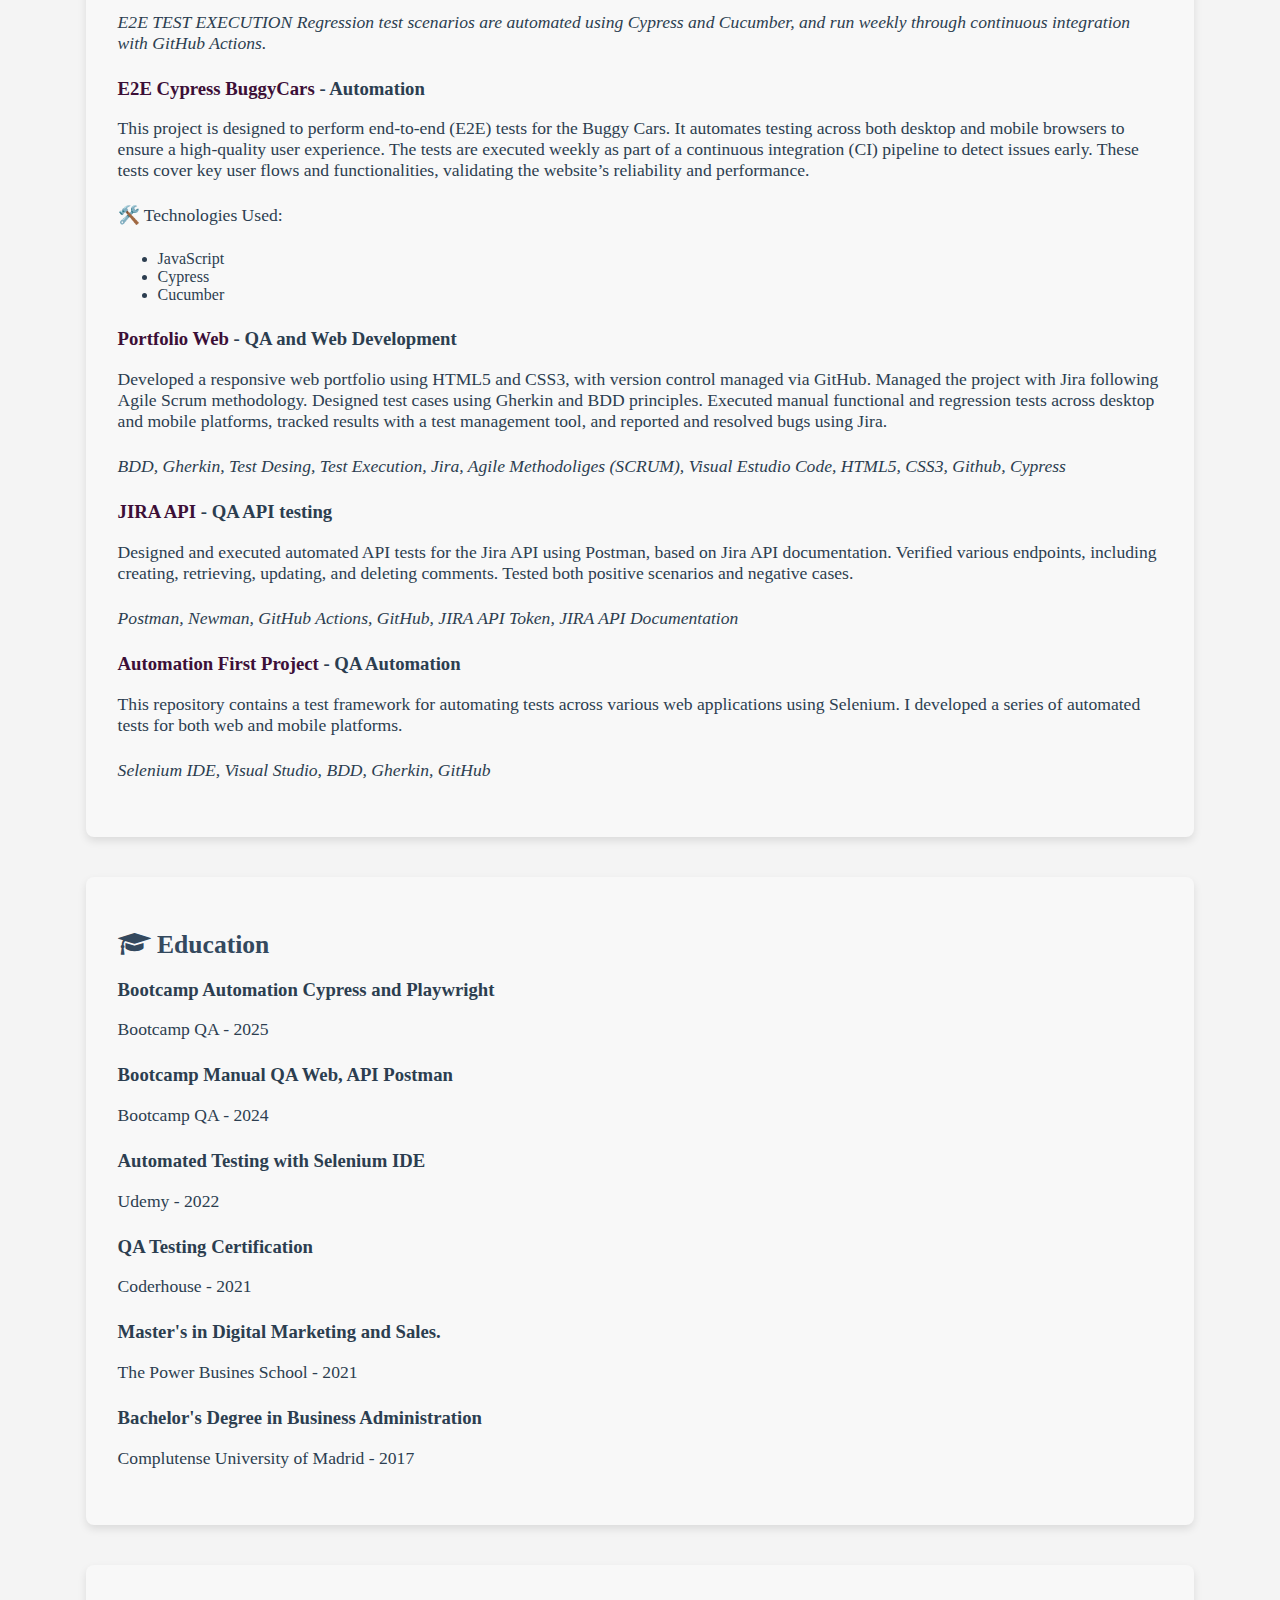
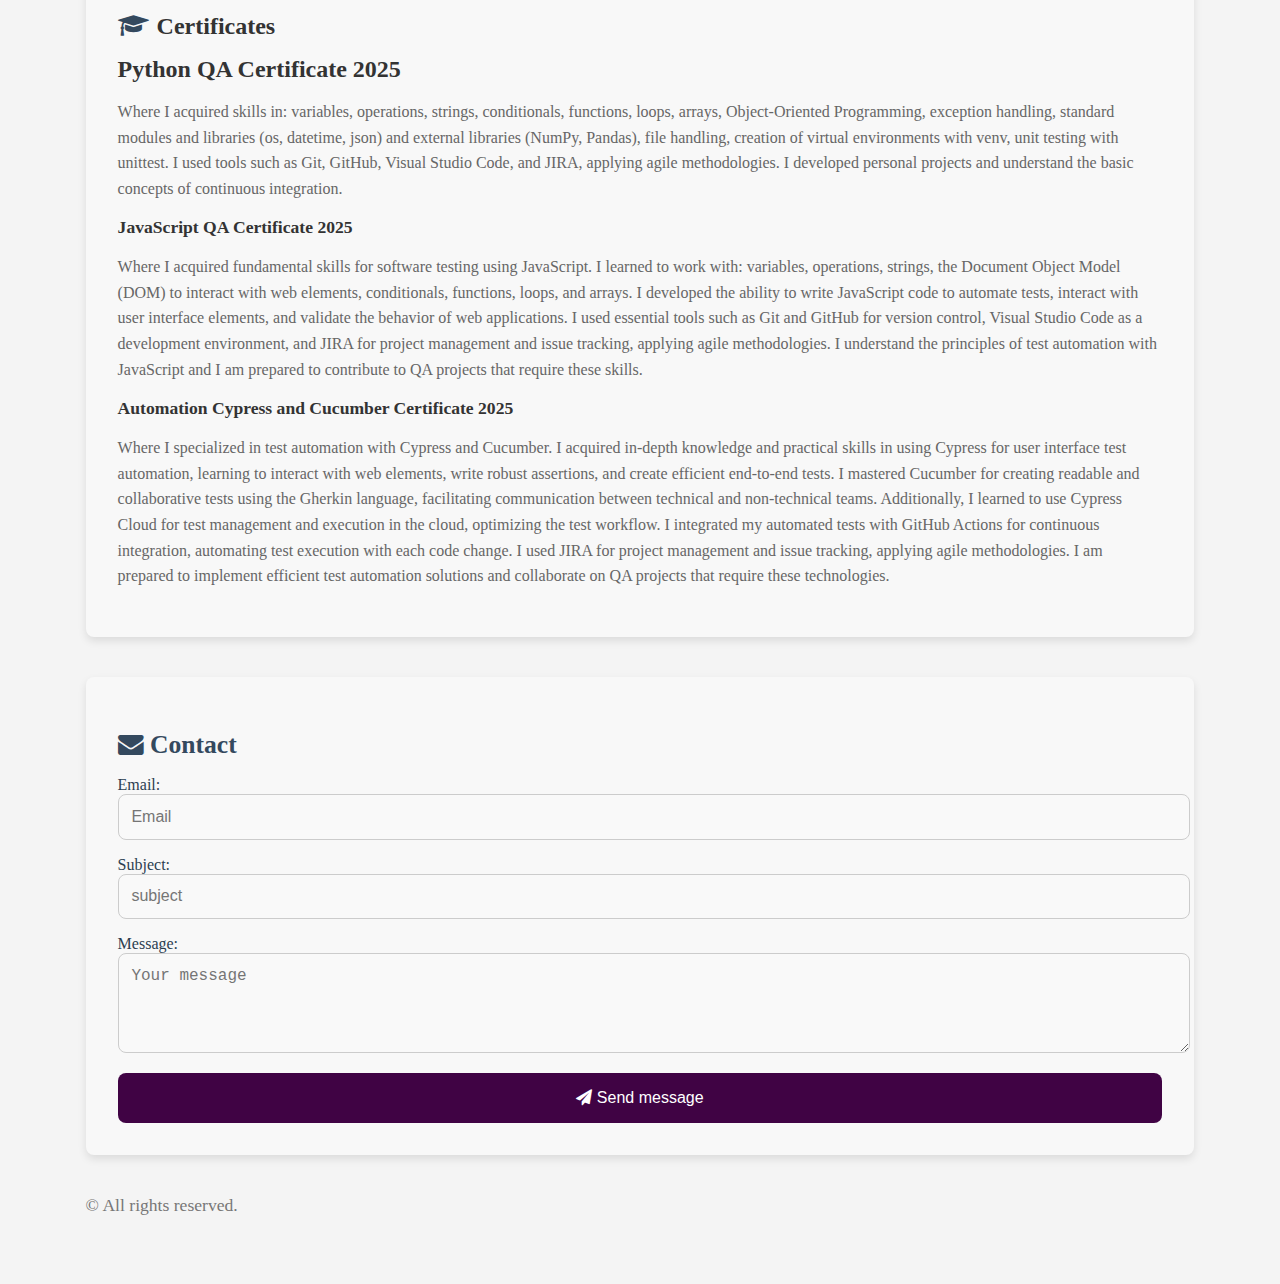
==== commit 7ab334fc: "act" ====
--- a/index.html
+++ b/index.html
@@ -63,8 +63,7 @@
      <p><em>🛠️ Technologies Used: JavaScript, Cypress, Cucumber</p></em>
 
 
-
-      <h3><a href="https://github.com/marbhg/e2e-cypress-examenistqb" target="_blank">Automation</a> - E2E Cypress Examen ISTQB</h3>
+      <h3><a href="https://github.com/marbhg/e2e-cypress-examenistqb" target="_blank">E2E Cypress Examen ISTQB</a> - Automation</h3>
       <p> This project is designed to perform end-to-end (E2E) tests for the EXAMEN ISTQB. It automates testing across both desktop and mobile browsers to ensure a 
         high-quality user experience. The tests are executed weekly as part of a continuous integration (CI) pipeline
          to detect issues early. These tests cover key user flows and functionalities, validating the website’s reliability and performance. </p>
@@ -87,7 +86,7 @@
            GitHub Actions.</p></em>
 
 
-      <h3><a href="https://github.com/marbhg/e2e-cypress-buggycars" target="_blank">Automation</a> - E2E Cypress BuggyCars </h3>
+      <h3><a href="https://github.com/marbhg/e2e-cypress-buggycars" target="_blank">E2E Cypress BuggyCars</a> - Automation</h3>
        <p> This project is designed to perform end-to-end (E2E) tests for the Buggy Cars. It automates testing across both desktop and mobile browsers to ensure a 
         high-quality user experience. The tests are executed weekly as part of a continuous integration (CI) pipeline
          to detect issues early. These tests cover key user flows and functionalities, validating the website’s reliability and performance. </p>
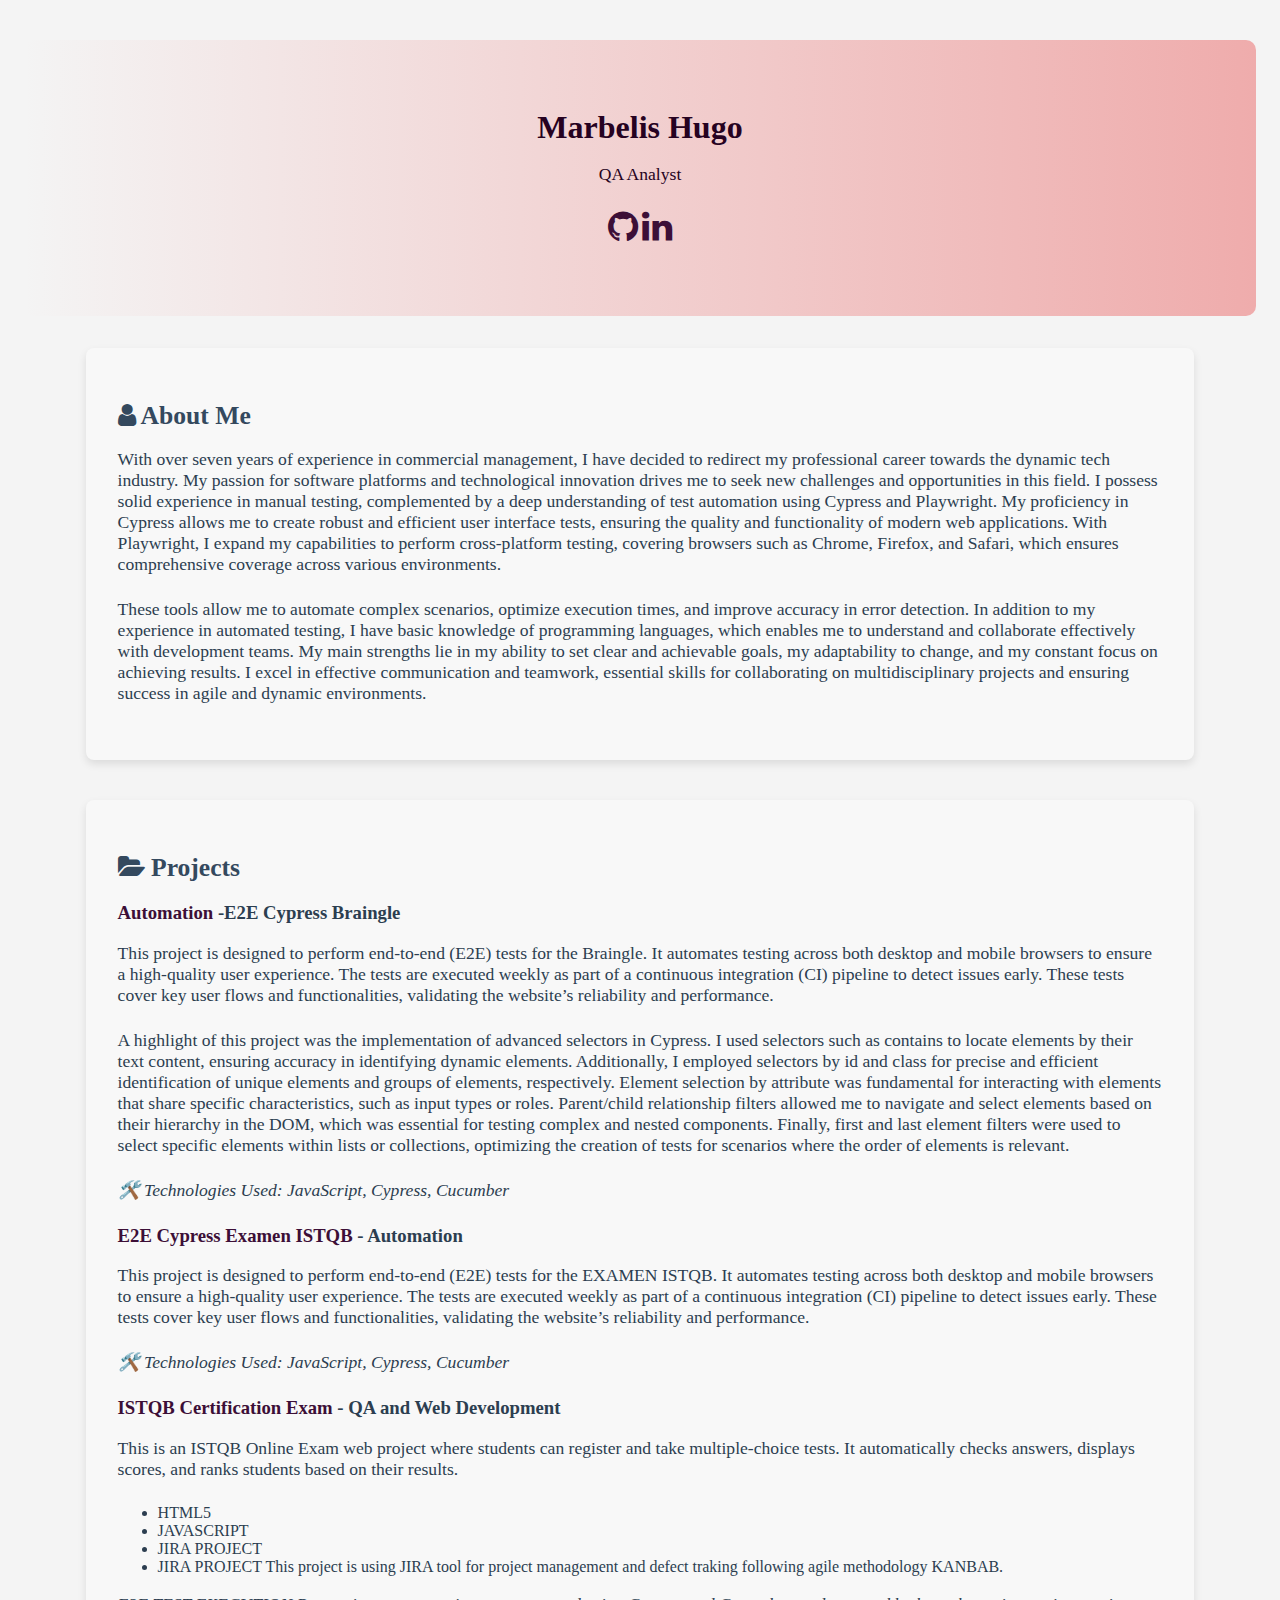
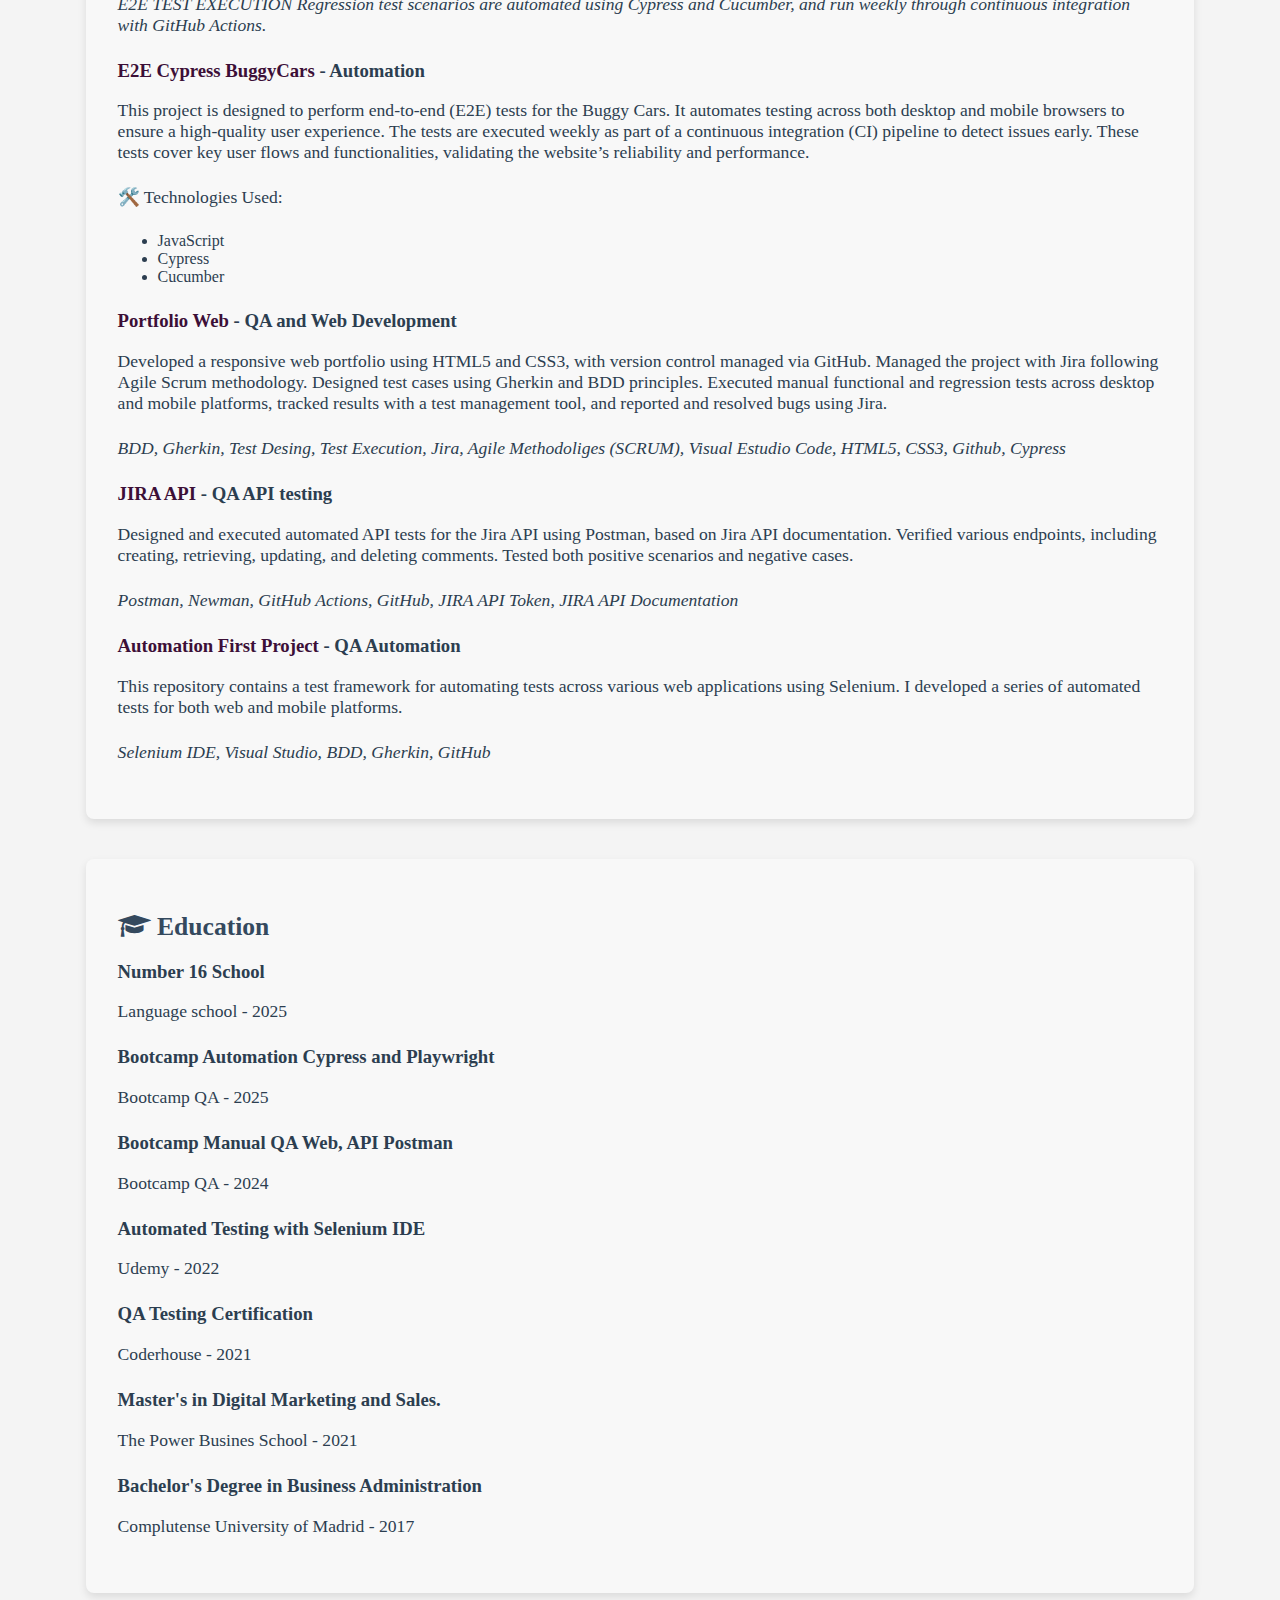
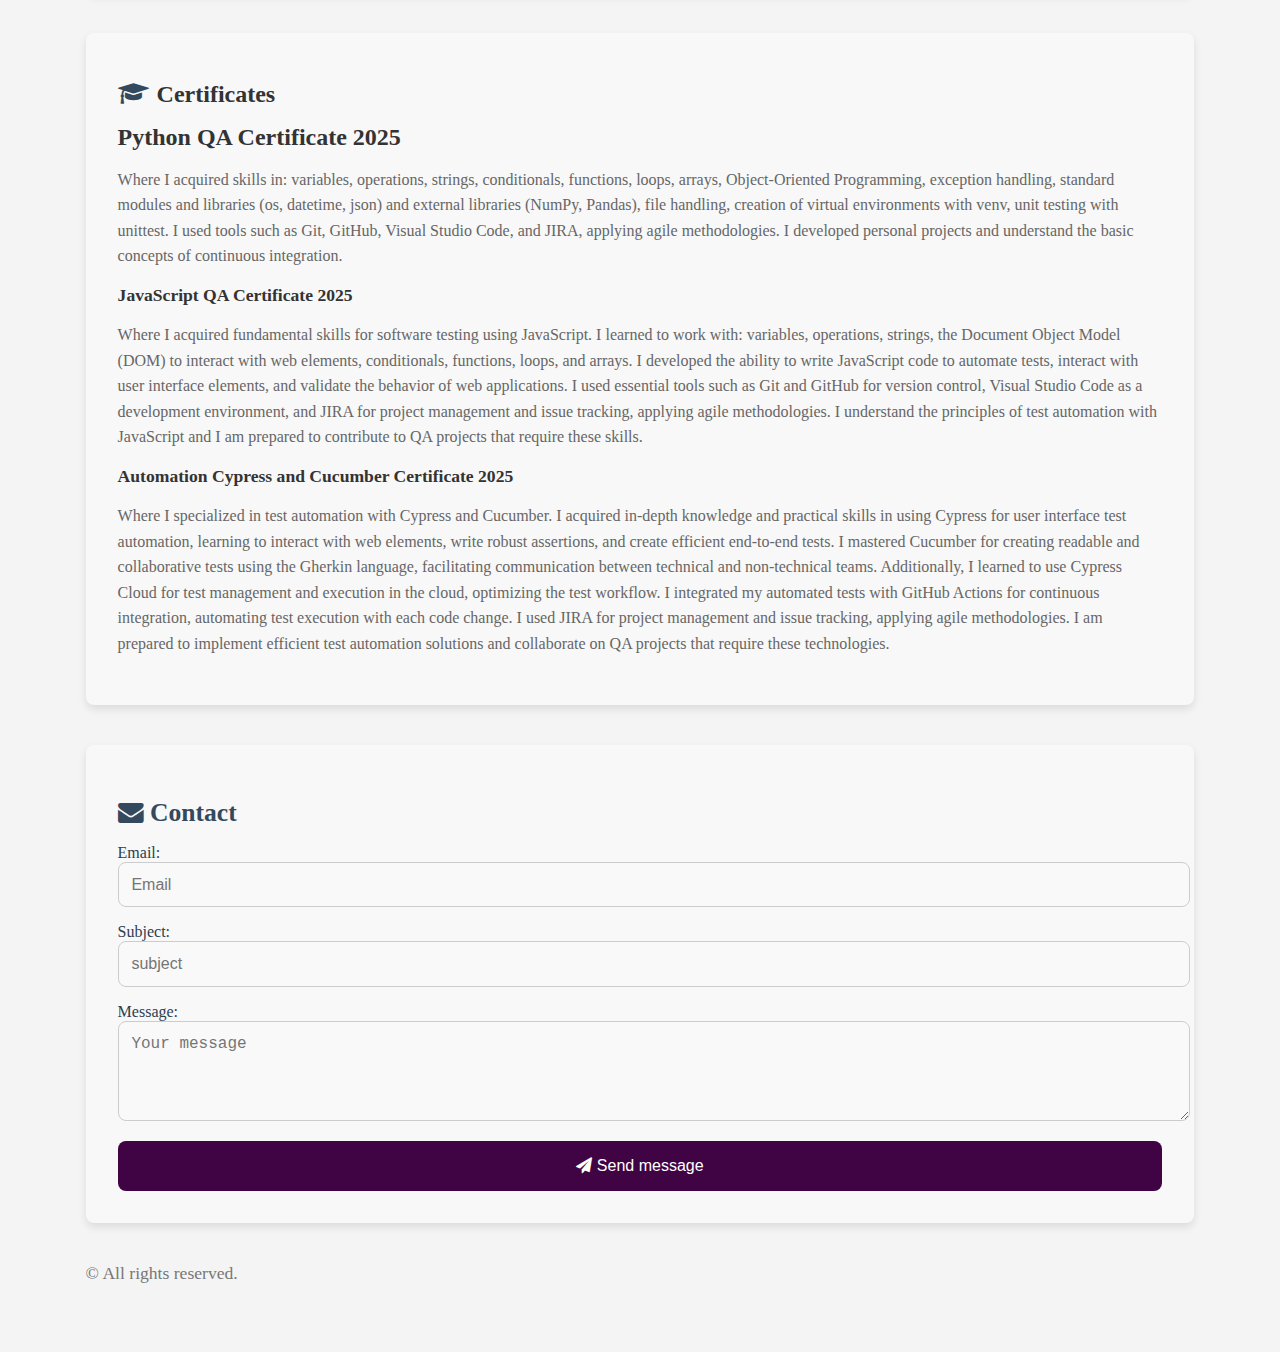
==== commit bf606fa4: "ACT" ====
--- a/index.html
+++ b/index.html
@@ -74,8 +74,7 @@
         Development</h3>
         <p>This is an ISTQB Online Exam web project where students can register and take multiple-choice tests. 
           It automatically checks answers, displays scores, and ranks students based on their results.</p>
-          <ul>
-      <li>BUILD WITH</li> 
+          <ul> 
       <li> HTML5</li>  
       <li>JAVASCRIPT</li>  
       <li>JIRA PROJECT</li>
@@ -129,6 +128,8 @@
 
     <section>
       <h2><i class="fa fa-graduation-cap"></i> Education</h2>
+      <h3> Number 16 School</h3>
+      <p>Language school - 2025</p>
       <h3> Bootcamp Automation Cypress and Playwright</h3>
       <p>Bootcamp QA - 2025</p>
       <h3> Bootcamp Manual QA Web, API Postman</h3>
